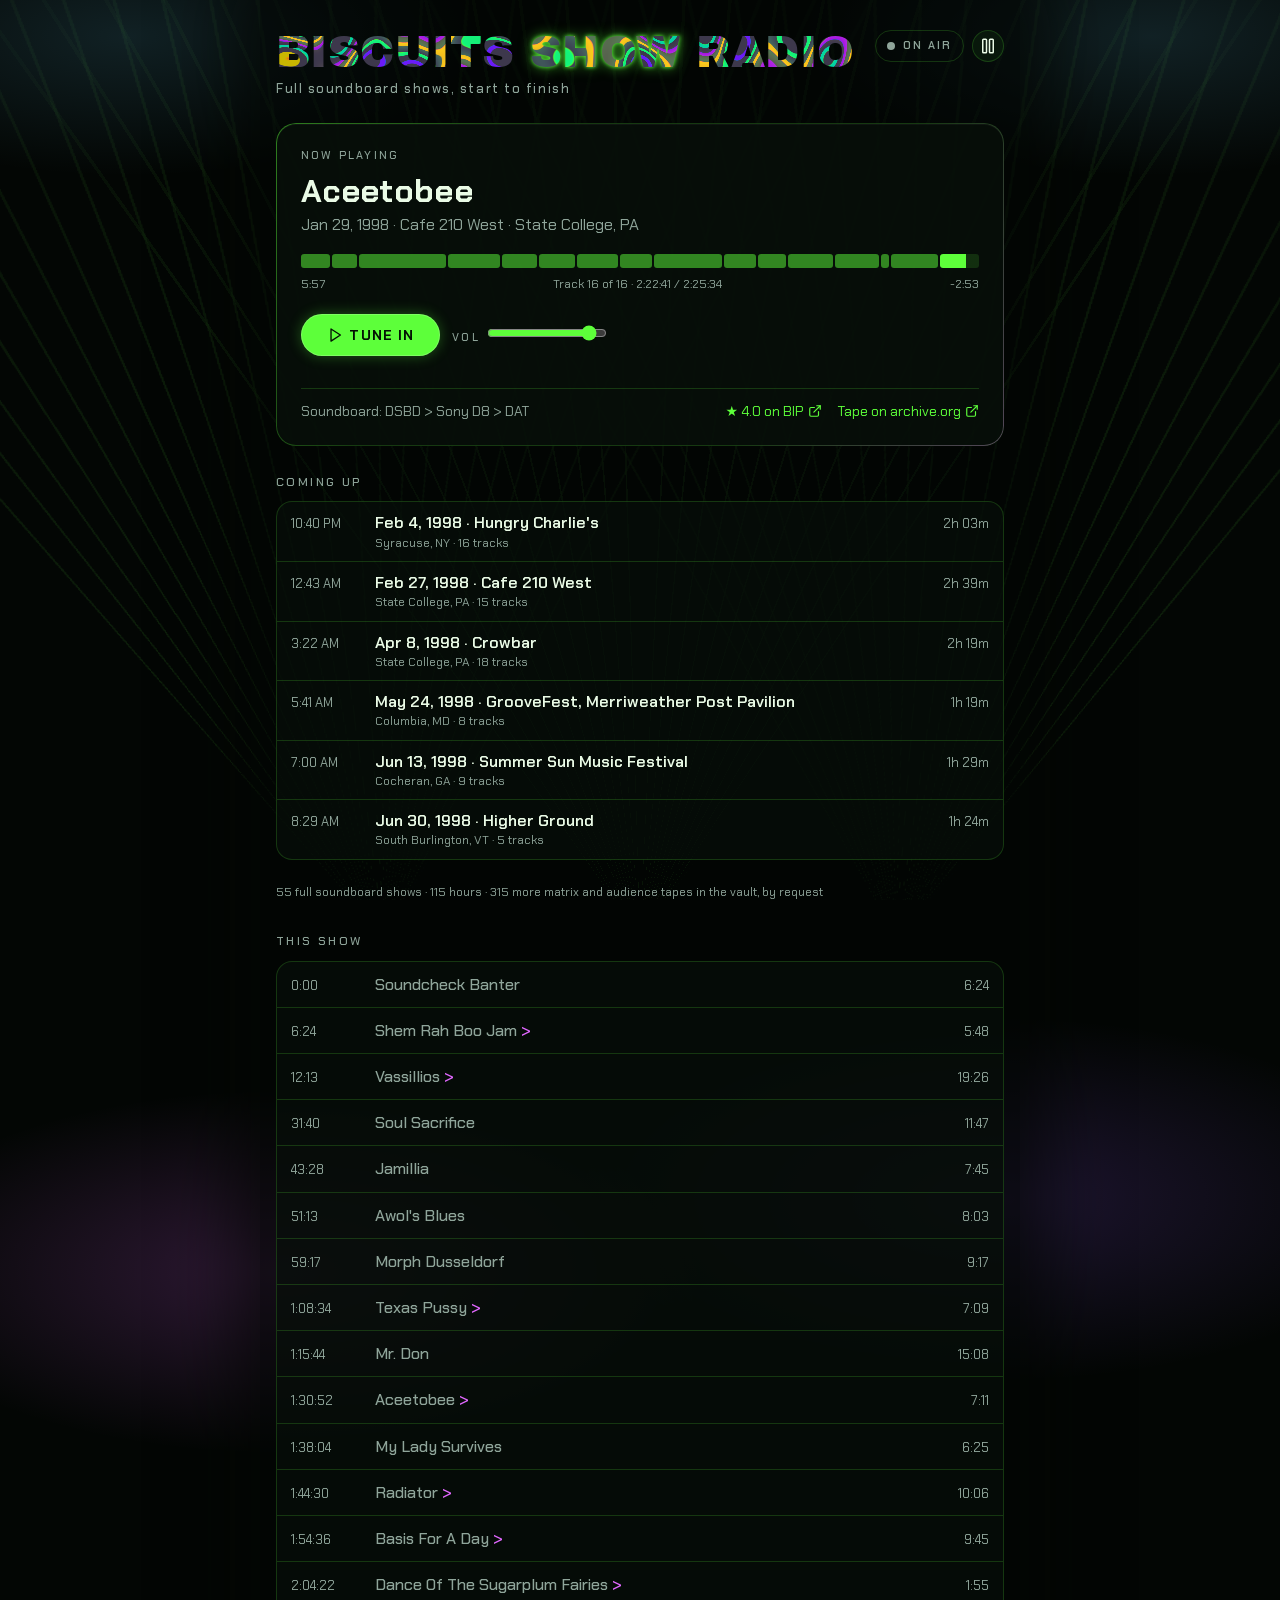
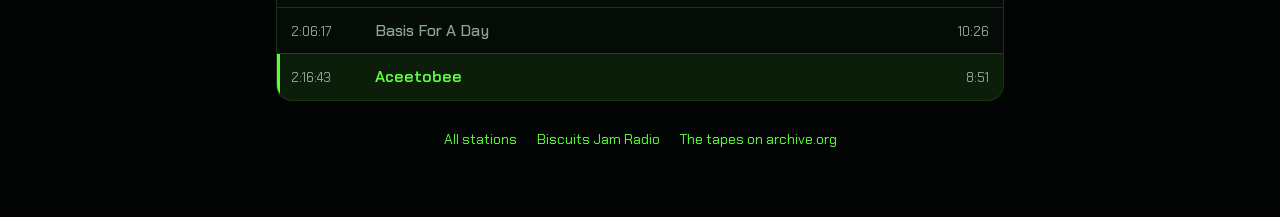
==== shows/index.html @ ac30be9d "The vault: 315 full audience and matrix tapes from 1998-2001, by request only Shows from 1998-2001 w" ====
<!doctype html>
<html lang="en">
<head>
<meta charset="utf-8">
<meta name="viewport" content="width=device-width, initial-scale=1">
<title>Biscuits Show Radio</title>
<meta name="description" content="Every full Disco Biscuits soundboard show on archive.org, start to finish, around the clock, and a vault of audience tapes by request. Everyone hears the same moment — react and comment as it plays.">
<meta name="theme-color" content="#030604">
<link rel="icon" href="/static/favicon.svg" type="image/svg+xml">
<link rel="apple-touch-icon" href="/static/apple-touch-icon.png">
<meta property="og:type" content="website">
<meta property="og:site_name" content="Biscuits Show Radio">
<meta property="og:title" content="Biscuits Show Radio">
<meta property="og:description" content="Every full Disco Biscuits soundboard show on archive.org, start to finish, around the clock.">
<meta property="og:url" content="https://shows.biscomusic.com/">
<meta name="twitter:card" content="summary">
<meta name="twitter:title" content="Biscuits Show Radio">
<meta name="twitter:description" content="Every full Disco Biscuits soundboard show on archive.org, start to finish, around the clock.">
<link rel="preload" href="/static/fonts/archivo-black-400.woff2" as="font" type="font/woff2" crossorigin>
<link rel="preload" href="/static/fonts/chakra-petch-400.woff2" as="font" type="font/woff2" crossorigin>
<link rel="stylesheet" href="/static/app.css">
<link rel="stylesheet" href="/static/shows.css">
<meta name="icons" content="/static/icons.svg">
</head>
<body>
<div class="lasers" aria-hidden="true"><i></i><i></i><i></i></div>
<main class="wrap">
  <header>
    <div class="brand">
      <h1 data-oil><a href="https://biscomusic.com/" data-local="/home.html" aria-label="Biscuits Show Radio, all stations">BISCUITS <span>SHOW</span> RADIO</a></h1>
      <p class="tagline">Full soundboard shows, start to finish</p>
    </div>
    <div class="hside">
      <div class="live" id="live"><i></i>ON AIR</div>
      <button class="ghost motion" id="motion" type="button" aria-pressed="false" aria-label="Pause animations"><svg class="i" aria-hidden="true"><use href="/static/icons.svg#pause"/></svg></button>
    </div>
  </header>

  <section class="now">
    <div class="label">Now playing<span class="count" id="listeners" hidden></span></div>
    <div class="song" id="song">Loading…</div>
    <div class="show" id="show"></div>
    <div class="showbar" id="bar" role="progressbar" aria-label="Show progress" aria-valuemin="0"></div>
    <!-- This track's flames and comments (only with the comments API; server.py has none) -->
    <div class="timeline" id="timeline" hidden>
      <div class="flames" id="flames"></div>
      <canvas class="heat" id="heat" aria-hidden="true"></canvas>
      <div class="avatars" id="avatars"></div>
      <div class="tcard" id="tcard" role="tooltip" hidden></div>
    </div>
    <div class="times"><span id="el">0:00</span><span id="where"></span><span id="rem"></span></div>
    <div class="controls">
      <button id="tune" aria-label="Tune in" aria-keyshortcuts="Space" disabled><svg class="i" aria-hidden="true"><use href="/static/icons.svg#play"/></svg><span>Tune in</span></button>
      <label class="label vol">Vol <input type="range" id="vol" min="0" max="1" step="0.01" value="0.9"></label>
      <button class="ghost fire" id="fire" hidden title="This part rules" aria-label="React with fire"><svg class="i" aria-hidden="true"><use href="/static/icons.svg#flame"/></svg></button>
      <button class="ghost" id="cbtn" hidden aria-label="Comment on this moment"><svg class="i" aria-hidden="true"><use href="/static/icons.svg#message-circle"/></svg><span class="wide">Comment</span></button>
      <div class="eq" id="eq"><b></b><b></b><b></b><b></b></div>
    </div>
    <div class="pops" id="pops" aria-live="polite"></div>
    <p class="status" id="status" role="status" hidden>archive.org isn’t sending this tape right now. Trying again…</p>
    <p class="about" id="about" hidden><span id="source"></span> <span class="links"><a id="bip" href="https://discobiscuits.net" target="_blank" rel="noopener"></a><a id="tape" href="https://archive.org/details/DiscoBiscuits" target="_blank" rel="noopener">Tape on archive.org <svg class="i" aria-hidden="true"><use href="/static/icons.svg#external-link"/></svg></a></span></p>
  </section>

  <form class="cform" id="cform" hidden>
    <div class="label" id="cat">Comment at 0:00</div>
    <input id="cnick" maxlength="24" aria-label="Nickname (optional)" placeholder="Nickname (optional)" autocomplete="nickname">
    <textarea id="cbody" maxlength="280" aria-label="Your comment" placeholder="What's happening in the show?" required></textarea>
    <div id="ts"></div>
    <div class="row">
      <button type="submit" id="cpost">Post</button>
      <button type="button" class="stop" id="ccancel">Cancel</button>
      <span class="msg" id="cmsg"></span>
      <span class="count" id="ccount">0/280</span>
    </div>
  </form>

  <section id="talk" aria-labelledby="ktitle" hidden>
    <h2 id="ktitle">Moments in this track</h2>
    <ol class="cl" id="clist"></ol>
  </section>

  <!-- Up next: with voting, the next slot's contenders (vote rows) and then the schedule; without, the clock's next shows -->
  <section class="upnext" id="vote" aria-labelledby="ntitle">
    <h2 class="split"><span id="ntitle">Coming up</span><span class="vclose" id="vclose" hidden></span></h2>
    <div class="ubox">
      <ol class="vlist" id="vtop" hidden></ol>
      <p class="usub" id="nsub" hidden>Then, from the schedule</p>
      <ol class="shows" id="next"></ol>
    </div>
    <button class="ghost vall" id="vreq" aria-haspopup="dialog" hidden><svg class="i" aria-hidden="true"><use href="/static/icons.svg#search"/></svg><span>Request a show</span></button>
    <p class="note" id="count"></p>
  </section>

  <section aria-labelledby="ttitle">
    <h2 id="ttitle">This show</h2>
    <p class="setlist" id="setlist" hidden></p>
    <ol class="tracks" id="tracks"></ol>
  </section>

  <dialog class="sheet" id="sheet" aria-labelledby="stitle">
    <div class="sheet-head">
      <h2 id="stitle">Request a show</h2>
      <span class="vclose" id="sclock"></span>
      <button class="ghost iconbtn" id="sclose" aria-label="Close"><svg class="i" aria-hidden="true"><use href="/static/icons.svg#x"/></svg></button>
    </div>
    <label class="search"><svg class="i" aria-hidden="true"><use href="/static/icons.svg#search"/></svg><input id="sq" type="search" placeholder="Search venues, cities, dates, songs" aria-label="Search the shows" autocomplete="off" spellcheck="false"></label>
    <div class="chips" role="radiogroup" aria-label="Order">
      <button class="chipbtn" role="radio" aria-checked="true" data-f="all">Oldest first</button>
      <button class="chipbtn" role="radio" aria-checked="false" data-f="rated"><svg class="i" aria-hidden="true"><use href="/static/icons.svg#trending-up"/></svg>Top rated</button>
      <button class="chipbtn" role="radio" aria-checked="false" data-f="long"><svg class="i" aria-hidden="true"><use href="/static/icons.svg#clock"/></svg>Longest</button>
      <button class="chipbtn" role="radio" aria-checked="false" data-f="vault" title="Full matrix and audience tapes of shows with no soundboard. They play only when requested."><svg class="i" aria-hidden="true"><use href="/static/icons.svg#gem"/></svg>The vault</button>
    </div>
    <div class="sheet-body">
      <p class="scount" id="scount" aria-live="polite"></p>
      <ol class="vlist" id="slist"></ol>
      <button class="ghost vall" id="smore" hidden>Show more</button>
    </div>
  </dialog>

  <nav class="foot" aria-label="More">
    <a href="https://biscomusic.com/" data-local="/home.html">All stations</a>
    <a href="https://jams.biscomusic.com/" data-local="/">Biscuits Jam Radio</a>
    <a href="https://archive.org/details/DiscoBiscuits" target="_blank" rel="noopener">The tapes on archive.org</a>
  </nav>
</main>

<div class="toast" id="toast" role="status" hidden></div>
<audio id="a" preload="auto"></audio>
<audio id="b" preload="auto"></audio>
<script src="/static/icon.js"></script>
<script src="/static/station.js"></script>
<script src="/static/a11y.js"></script>
<script src="/static/oil.js"></script>
<script src="/static/shows.js"></script>
</body>
</html>
---- static/app.css ----
/* Biscuits Jam Radio: the radio page (index.html) and the panels that open over it (static/<route>.js)
   "Laser show" theme: palette sampled from a Disco Biscuits laser photo.
   Fonts: Archivo Black (logo) + Chakra Petch (everything else), self-hosted, SIL OFL (see fonts/). */

@font-face{font-family:'Chakra Petch';font-style:normal;font-weight:400;font-display:swap;src:url(fonts/chakra-petch-400.woff2) format('woff2')}
@font-face{font-family:'Chakra Petch';font-style:normal;font-weight:500;font-display:swap;src:url(fonts/chakra-petch-500.woff2) format('woff2')}
@font-face{font-family:'Chakra Petch';font-style:normal;font-weight:600;font-display:swap;src:url(fonts/chakra-petch-600.woff2) format('woff2')}
@font-face{font-family:'Chakra Petch';font-style:normal;font-weight:700;font-display:swap;src:url(fonts/chakra-petch-700.woff2) format('woff2')}
@font-face{font-family:'Archivo Black';font-style:normal;font-weight:400;font-display:swap;src:url(fonts/archivo-black-400.woff2) format('woff2')}

:root{
  --bg:#030604; --card:rgba(8,16,10,.84); --card-solid:#08100a; --line:rgba(93,255,58,.18); --text:#eafbe6; --dim:#8fa59a;
  --accent:#5dff3a; --accent-deep:#1f7a12;          /* laser green */
  --accent2:#e268ff; --violet:#9b5cff;              /* stage haze */
  --ice:#6fd6ff;                                    /* chandeliers */
  --live:#ff4d8d;
  --font:'Chakra Petch',system-ui,-apple-system,'Segoe UI',sans-serif;
  --logo:'Archivo Black','Chakra Petch',sans-serif;
}
*{box-sizing:border-box}
html{background:var(--bg)}
body{margin:0;color:var(--text);font:16px/1.45 var(--font);min-height:100vh;overflow-x:hidden;
  background:
    radial-gradient(600px 260px at 22% 70%,rgba(226,104,255,.20),transparent 70%),
    radial-gradient(600px 260px at 78% 66%,rgba(155,92,255,.18),transparent 70%),
    radial-gradient(500px 200px at 10% 2%,rgba(111,214,255,.13),transparent 70%),
    radial-gradient(500px 200px at 90% 2%,rgba(111,214,255,.13),transparent 70%),
    var(--bg)}

/* Laser fans from emitters along the "stage" at the bottom of the screen; faint, so they stay behind the music */
.lasers{position:fixed;inset:0;pointer-events:none;z-index:0;mix-blend-mode:screen;opacity:.18;overflow:hidden}
.lasers i{position:absolute;bottom:-4%;width:160vmax;height:110vmax;left:var(--x);transform:translateX(-50%) rotate(var(--r,0deg));transform-origin:50% 100%;will-change:transform;
  background:repeating-conic-gradient(from 0deg at 50% 100%,transparent 0deg 2.6deg,var(--c,rgba(93,255,58,.8)) 2.6deg 2.8deg);
  clip-path:polygon(50% 100%,0 0,100% 0);
  -webkit-mask-image:radial-gradient(ellipse 55% 100% at 50% 100%,#000 0%,rgba(0,0,0,.55) 45%,transparent 95%);
  mask-image:radial-gradient(ellipse 55% 100% at 50% 100%,#000 0%,rgba(0,0,0,.55) 45%,transparent 95%);
  animation:sweep 14s ease-in-out infinite alternate}
.lasers i:nth-child(1){--x:30%;--r:-6deg;animation-delay:-3s}
.lasers i:nth-child(2){--x:50%;--c:rgba(93,255,58,.9)}
.lasers i:nth-child(3){--x:70%;--r:6deg;animation-delay:-8s}
@keyframes sweep{to{transform:translateX(-50%) rotate(calc(var(--r,0deg) + 5deg))}}

.wrap{position:relative;z-index:1;max-width:760px;margin:0 auto;padding:30px 16px 64px}
/* A dark veil over the lasers behind the content, so text that isn't on a card (headings, the tagline,
   links) keeps 4.5:1 contrast when a beam passes behind it (WCAG 1.4.3). */
.wrap::before{content:"";position:absolute;inset:0;z-index:-1;pointer-events:none;background:rgba(3,6,4,.6);
  box-shadow:0 0 60px 30px rgba(3,6,4,.6)}
header{display:flex;align-items:flex-start;justify-content:space-between;gap:12px;margin-bottom:24px}
/* Right of the name: the ON AIR pill, and the pause-animations button beside it (under it on phones,
   leaving the name more room) */
.hside{display:flex;align-items:center;gap:8px;flex:none}
@media(max-width:480px){.hside{flex-direction:column;align-items:flex-end}}
.hside .motion{width:32px;height:32px;padding:0;border-radius:50%}
/* Heavy letters, as big as fit on one line beside the pill: "BISCUITS JAM RADIO" is 12.1em wide
   in Archivo Black, so 100cqw / 12.25 of the brand box. The rem floor makes it grow with text zoom
   (WCAG 1.4.4), wrapping when it no longer fits. static/oil.js fills the letters with moving oil.
   Browsers without container units get the older two-line size. */
.brand{flex:1;min-width:0;container-type:inline-size}
h1{font:400 clamp(40px,10vw,68px)/1 var(--logo);letter-spacing:.01em;margin:0}
@supports (width:1cqw){h1{font-size:max(.875rem,min(68px,100cqw / 12.25))}}
h1 span{color:var(--accent);text-shadow:0 0 4px var(--accent),0 0 14px rgba(93,255,58,.6)}
/* The name links back to the station picker (biscomusic.com); it keeps the heading's look */
h1 a{color:inherit;text-decoration:none}
.tagline{margin:6px 0 0;font-size:13px;font-weight:500;letter-spacing:.12em;color:var(--dim)}
.live{display:inline-flex;align-items:center;gap:8px;font-size:11px;font-weight:600;letter-spacing:.18em;color:var(--dim);border:1px solid var(--line);padding:7px 11px;border-radius:999px;white-space:nowrap}
.live i{width:8px;height:8px;border-radius:50%;background:var(--dim)}
.live.on{color:var(--live);border-color:rgba(255,77,141,.45);box-shadow:0 0 16px rgba(255,77,141,.25) inset}
.live.on i{background:var(--live);box-shadow:0 0 10px var(--live);animation:pulse 1.4s infinite}
@keyframes pulse{50%{opacity:.25}}

/* Cards: dark glass with a faint green-to-magenta edge */
.now,.moment,.cform{position:relative;background:var(--card);border:1px solid var(--line);border-radius:20px}
.now{padding:24px;box-shadow:inset 0 1px 0 rgba(255,255,255,.04)}
.now::before,.moment::before{content:"";position:absolute;inset:-1px;border-radius:inherit;padding:1px;pointer-events:none;opacity:.5;
  background:linear-gradient(120deg,rgba(93,255,58,.7),transparent 30%,transparent 70%,rgba(226,104,255,.6));
  -webkit-mask:linear-gradient(#000 0 0) content-box,linear-gradient(#000 0 0);-webkit-mask-composite:xor;mask-composite:exclude}
.label{font-size:11px;font-weight:500;letter-spacing:.2em;text-transform:uppercase;color:var(--dim)}
.count{color:var(--accent);margin-left:6px}
.count::before{content:"· ";color:var(--dim)}
.song{font-size:32px;font-weight:700;letter-spacing:.01em;margin:10px 0 4px;line-height:1.1}
/* static/oil.js paints [data-oil] letters on a canvas over them; the text itself stays for layout and selection */
.oil,.oil *{color:transparent}
.oil::selection,.oil *::selection{color:transparent;background:rgba(93,255,58,.3)}
.oil-canvas{position:absolute;pointer-events:none}
.jam{color:var(--accent2);font-weight:600}
.show{color:var(--dim)}

.times{display:flex;justify-content:space-between;font-size:12px;color:var(--dim);font-variant-numeric:tabular-nums}

.controls{display:flex;align-items:center;gap:12px;margin-top:20px;flex-wrap:wrap}
button{font:700 14px var(--font);letter-spacing:.08em;text-transform:uppercase;border:0;border-radius:999px;padding:12px 26px;cursor:pointer;color:#031203;
  background:var(--accent);box-shadow:inset 0 0 0 1px rgba(255,255,255,.2),0 0 14px rgba(93,255,58,.3)}
button.stop{background:transparent;color:var(--accent);box-shadow:inset 0 0 0 1px var(--accent)}
button.ghost{background:rgba(93,255,58,.06);color:var(--text);box-shadow:none;border:1px solid var(--line);padding:10px 16px;font-weight:500;letter-spacing:.02em;text-transform:none}
button.ghost:hover{border-color:rgba(93,255,58,.5)}
button .wide{margin-left:.35em}
button.fire{padding:10px 14px;font-size:16px;position:relative;overflow:visible}
input[type=range]{accent-color:var(--accent);width:120px}
.eq{display:flex;gap:3px;align-items:flex-end;height:22px;margin-left:auto;opacity:0;transition:opacity .3s}
.eq.on{opacity:1}.eq b{width:4px;background:var(--accent);box-shadow:0 0 6px var(--accent);border-radius:2px;animation:eq 1s infinite ease-in-out}
.eq b:nth-child(2){animation-delay:-.4s}.eq b:nth-child(3){animation-delay:-.7s}.eq b:nth-child(4){animation-delay:-.2s}
@keyframes eq{0%,100%{height:4px}50%{height:22px}}

/* Comment pop-ups and the comment form */
.pops{margin-top:16px;display:flex;flex-direction:column;gap:6px;min-height:0}
.pop{background:rgba(226,104,255,.08);border:1px solid rgba(226,104,255,.35);border-radius:12px;padding:8px 12px;font-size:15px;animation:popin .35s ease-out}
.pop b,.cl b{color:var(--accent2);font-weight:600}
.pop small,.cl small{color:var(--dim);font-variant-numeric:tabular-nums;margin-right:6px}
@keyframes popin{from{opacity:0;transform:translateY(6px)}}
.cform{padding:16px;margin-top:16px;display:grid;gap:10px}
.cform input,.cform textarea{width:100%;background:rgba(0,0,0,.45);color:var(--text);border:1px solid var(--line);border-radius:10px;padding:10px 12px;font:inherit}
.cform input:focus,.cform textarea:focus{border-color:var(--accent);outline:none;box-shadow:0 0 0 1px var(--accent),0 0 16px rgba(93,255,58,.25)}
.cform textarea{min-height:72px;resize:vertical}
.cform .row{display:flex;gap:10px;align-items:center;flex-wrap:wrap}
.cform .msg{color:var(--live);font-size:13px}
.cform .count{color:var(--dim);font-size:12px;margin-left:auto}
.cform .count::before{content:none}

/* Lists */
h2{font-size:12px;font-weight:500;letter-spacing:.2em;text-transform:uppercase;color:var(--dim);margin:32px 0 10px}
h2.split{display:flex;justify-content:space-between;align-items:baseline;gap:12px}
h2.split a{color:var(--accent);text-decoration:none;letter-spacing:.04em;text-transform:none;font-size:13px}
ol{list-style:none;margin:0;padding:0;border:1px solid var(--line);border-radius:16px;overflow:hidden;background:rgba(8,16,10,.7)}
li{display:grid;grid-template-columns:72px 1fr auto;gap:12px;padding:11px 14px;border-top:1px solid var(--line);align-items:baseline}
li:first-child{border-top:0}
li .t{color:var(--dim);font-variant-numeric:tabular-nums;font-size:13px}
li .s{font-weight:600}
li .s small{color:var(--dim);display:block;font-size:12px;font-weight:400}
li .d{color:var(--dim);font-size:13px;font-variant-numeric:tabular-nums}
li .jam{color:var(--dim);font-weight:500}
/* Up next: a show's date and venue once, above its run of tracks */
#next li{padding-block:9px}
#next li.grp{display:block;padding:12px 14px 4px;font-size:12px;letter-spacing:.04em;color:var(--dim);background:rgba(0,0,0,.25)}
#next li.grp+li{border-top:0}
#next li.later{grid-template-columns:1fr auto}
.cl li{grid-template-columns:72px 1fr auto}
.cl li.past .t{color:var(--accent)}
.cl .s{font-weight:400}
.cl .empty{grid-column:1/-1;color:var(--dim);font-size:13px}
.cl .sh{background:none;box-shadow:none;border:0;padding:0 4px;font-size:14px;opacity:.5;cursor:pointer}
.cl .sh:hover{opacity:1}
.note{color:var(--dim);font-size:12px;margin-top:24px}

/* Shared-moment card */
.moment{padding:18px 20px;margin-bottom:16px;background:linear-gradient(135deg,rgba(40,18,60,.85),rgba(8,30,14,.85))}
.msong{font-size:21px;font-weight:700;margin:6px 0 2px}
.moment .pop{margin-top:12px;animation:none}
.moment .row{display:flex;align-items:center;gap:12px;margin-top:14px;flex-wrap:wrap}
.mwhen{font-weight:600;color:var(--accent);font-variant-numeric:tabular-nums;margin-right:auto}
.mwhen.now{color:var(--live)}
.moment button.stop{padding:8px 16px;font-size:12px}

.toast{position:fixed;left:50%;bottom:24px;transform:translateX(-50%);background:var(--card-solid);border:1px solid var(--accent);color:var(--text);padding:10px 18px;border-radius:999px;font-size:14px;z-index:20;box-shadow:0 0 24px rgba(93,255,58,.35);animation:popin .25s ease-out}
.flame{position:fixed;pointer-events:none;font-size:22px;animation:rise 1.1s ease-out forwards;z-index:10}
@keyframes rise{to{transform:translate(var(--dx),-90px) scale(1.4);opacity:0}}

[hidden]{display:none!important}
/* Text for screen readers only */
.sr{position:absolute;width:1px;height:1px;margin:-1px;padding:0;border:0;overflow:hidden;clip-path:inset(50%);white-space:nowrap}
:focus-visible{outline:2px solid var(--accent);outline-offset:2px}
/* Busy buttons stay focusable (aria-disabled), so keyboard focus isn't lost while a request runs */
button[aria-disabled="true"]{opacity:.6;cursor:progress}
@media(max-width:480px){
  .song{font-size:26px}li{grid-template-columns:60px 1fr auto}
  .vol,.eq,.wide{display:none}.controls{gap:10px}button{padding:12px 20px}button.ghost{padding:10px 14px}
}
/* Decorative motion stops when animations are paused (static/a11y.js) or, until someone chooses, when the
   system asks for reduced motion */
html.still *,html.still *::before,html.still *::after{animation:none!important;transition:none!important}
@media(prefers-reduced-motion:reduce){html:not(.moving) *,html:not(.moving) *::before,html:not(.moving) *::after{animation:none!important;transition:none!important}}

/* Up next: the ballot rows (with voting) and the list after them share one box */
.upnext h2{margin-top:28px}
.vclose{color:var(--accent);letter-spacing:.06em;text-transform:none;font-size:13px;font-variant-numeric:tabular-nums}
.upnext.closed .vclose{color:var(--accent2)}
.ubox{border:1px solid var(--line);border-radius:16px;overflow:hidden;background:rgba(8,16,10,.7)}
.ubox ol{border:0;border-radius:0;background:none}
.ubox ol+.usub{border-top:1px solid var(--line)}
#pbody:focus{outline:none}   /* focused when a panel opens, so Space reaches the player; not a control */
.usub{margin:0;padding:10px 14px 0;font-size:11px;font-weight:500;letter-spacing:.16em;text-transform:uppercase;color:var(--dim);background:rgba(0,0,0,.25)}
.usub+ol li:first-child.grp{padding-top:6px}
.vlist li{grid-template-columns:1fr 92px auto;align-items:center;gap:12px}
.vlist .s{font-weight:600}
.vlist .meter{display:flex;align-items:center;gap:6px;height:22px}
.vlist .meter i{display:block;height:6px;border-radius:3px;background:linear-gradient(90deg,var(--accent-deep),var(--accent));box-shadow:0 0 8px rgba(93,255,58,.5);transition:width .4s}
.vlist .meter b{font-size:13px;color:var(--text);font-variant-numeric:tabular-nums;min-width:1.5em}
.vlist li.lead .meter i{background:linear-gradient(90deg,var(--violet),var(--accent2));box-shadow:0 0 10px rgba(226,104,255,.6)}
.vlist li.mine{background:linear-gradient(90deg,rgba(93,255,58,.12),transparent)}
.vlist li.blocked .s{opacity:.55}
.vbtn{min-width:96px;min-height:44px;padding:8px 14px;font-size:13px}
li.mine .vbtn{border-color:var(--accent);color:var(--accent)}
.vbtn:disabled{opacity:.6;cursor:default}
.vlist li.top{background:linear-gradient(90deg,rgba(226,104,255,.10),transparent)}
.vall{margin-top:10px;width:100%;min-height:44px}
a.nom{display:inline-flex;align-items:center;justify-content:center;gap:.45em;padding:10px 16px;border-radius:999px;font:500 14px var(--font);letter-spacing:.02em;
  color:var(--text);text-decoration:none;background:rgba(226,104,255,.08);border:1px solid rgba(226,104,255,.45)}
a.nom:hover{border-color:var(--accent2);box-shadow:0 0 16px rgba(226,104,255,.3)}
a.nom .i{width:18px;height:18px;color:var(--accent2)}
.snom{color:var(--dim);font-size:13px;margin:14px 0 0;text-align:center}
.snom a{color:var(--accent2);text-decoration:none;display:inline-flex;align-items:center;gap:4px}
.snom a:hover{text-decoration:underline}
.snom .i{width:14px;height:14px}
#vcat h3{font-size:12px;font-weight:500;letter-spacing:.14em;text-transform:uppercase;color:var(--accent);margin:18px 0 8px}

@media(max-width:480px){.vlist li{grid-template-columns:1fr auto;grid-template-areas:"s b" "m b"}.vlist .s{grid-area:s}.vlist .meter{grid-area:m;height:14px}.vlist .vbtn{grid-area:b;min-width:84px}}

/* Icons (Lucide sprite, static/icons.svg) and chips */
.i{width:1.15em;height:1.15em;flex:none;vertical-align:-.2em}
button,.chip,.toast,.mwhen,h2.split a{display:inline-flex;align-items:center;gap:.45em}
button{justify-content:center}
button.fire .i{width:20px;height:20px;color:#ff9d3a;filter:drop-shadow(0 0 6px rgba(255,140,40,.55))}
button.ghost .i{width:18px;height:18px}
.cl .sh .i{width:15px;height:15px}
.chip{font-size:11px;font-weight:600;letter-spacing:.06em;text-transform:uppercase;line-height:1;padding:4px 8px;border-radius:999px;
  color:var(--accent);border:1px solid rgba(93,255,58,.35);background:rgba(93,255,58,.07);vertical-align:1px;white-space:nowrap}
.chip .i{width:12px;height:12px}
.chip.hot{color:var(--accent2);border-color:rgba(226,104,255,.45);background:rgba(226,104,255,.08)}
li .d .i{color:var(--accent2);width:18px;height:18px}
.flame .i{width:26px;height:26px;color:#ff9d3a;filter:drop-shadow(0 0 8px rgba(255,140,40,.8))}
.mwhen .i,.toast .i{width:16px;height:16px;color:var(--accent)}
.stats{display:flex;gap:6px;margin-top:6px}

.chipbtn{min-height:44px;padding:8px 14px;border-radius:999px;font:500 13px var(--font);letter-spacing:.02em;text-transform:none;
  color:var(--text);background:rgba(93,255,58,.06);border:1px solid var(--line);box-shadow:none}
.chipbtn:hover{border-color:rgba(93,255,58,.55)}
.chipbtn .i{width:15px;height:15px;color:var(--accent)}
.chipbtn[aria-checked="true"]{color:#031203;background:var(--accent);border-color:var(--accent);box-shadow:0 0 16px rgba(93,255,58,.45)}
.chipbtn[aria-checked="true"] .i{color:#031203}
.linkbtn{all:unset;cursor:pointer;color:var(--accent);text-decoration:underline;text-underline-offset:3px}
.linkbtn:focus-visible{outline:2px solid var(--accent);outline-offset:2px}

/* Request sheet: centred panel on desktop, bottom sheet on phones */
dialog.sheet{padding:0;border:1px solid var(--line);border-radius:22px;background:var(--card-solid);color:var(--text);
  width:min(680px,calc(100% - 32px));max-width:none;max-height:min(84vh,820px);overflow:hidden;
  box-shadow:0 0 0 1px rgba(93,255,58,.08),0 30px 120px -20px rgba(93,255,58,.35)}
dialog.sheet[open]{display:flex;flex-direction:column;animation:sheetin .22s ease-out}
dialog.sheet::backdrop{background:rgba(1,3,2,.72);backdrop-filter:blur(3px)}
@keyframes sheetin{from{opacity:0;transform:translateY(16px)}}
.sheet-head{display:flex;align-items:center;gap:12px;padding:18px 18px 6px}
.sheet-head h2{margin:0;font-size:13px;color:var(--text)}
.sheet-head .vclose{margin-left:auto}
.iconbtn{width:44px;height:44px;padding:0;border-radius:50%}
.search{display:flex;align-items:center;gap:10px;margin:8px 18px 4px;padding:0 14px;border:1px solid var(--line);border-radius:14px;background:rgba(0,0,0,.45)}
.search:focus-within{border-color:var(--accent);box-shadow:0 0 0 1px var(--accent),0 0 18px rgba(93,255,58,.25)}
.search .i{color:var(--dim)}
.search input{flex:1;min-width:0;min-height:46px;border:0;outline:none;background:transparent;color:var(--text);font:16px var(--font)}
.search input::placeholder{color:var(--dim)}
.chips{display:flex;gap:8px;padding:10px 18px 12px;overflow-x:auto;scrollbar-width:none;flex:none}
.chips::-webkit-scrollbar{display:none}
.chips .chipbtn{flex:none}
.sheet-body{overflow-y:auto;padding:0 18px 18px;overscroll-behavior:contain}
.scount{color:var(--dim);font-size:13px;margin:4px 0 10px}
.sheet .toast{position:sticky;bottom:12px;left:auto;transform:none;margin:0 auto 12px;width:max-content;max-width:calc(100% - 36px)}
@media(max-width:480px){
  dialog.sheet{width:100%;max-height:86vh;margin:auto 0 0;border-radius:22px 22px 0 0;border-bottom:0}
  dialog.sheet[open]{animation:sheetup .25s ease-out}
  dialog.sheet::before{content:"";display:block;width:40px;height:4px;border-radius:2px;background:var(--line);margin:10px auto 0;flex:none}
  .sheet-head{padding-top:10px}
  .sheet-head .vclose{font-size:12px}
}
@keyframes sheetup{from{transform:translateY(100%)}}

/* Timeline: waveform with flames above and comment avatars below (SoundCloud-style) */
.timeline{position:relative;margin:16px 0 6px}
.flames{position:relative;height:24px}
.wavebox{position:relative;height:64px}
#wave{display:block;width:100%;height:100%}
.avatars{position:relative;height:28px;margin-top:4px}
.fmark,.av{position:absolute;width:44px;height:44px;padding:0;margin:0;transform:translateX(-50%);
  background:none;border:0;box-shadow:none;border-radius:50%;color:inherit;letter-spacing:0;text-transform:none}
.fmark{top:-10px;flex-direction:column;gap:0;justify-content:flex-end;padding-bottom:6px}
.fmark .i{width:18px;height:18px;color:#ff9d3a;filter:drop-shadow(0 0 6px rgba(255,140,40,.7));opacity:.55}
.fmark b{position:absolute;top:2px;left:28px;font-size:10px;color:var(--text);opacity:.6}
.fmark.past .i,.fmark.past b,.fmark:hover .i,.fmark:focus-visible .i{opacity:1}
.av{top:-8px}
.face{display:inline-grid;place-items:center;width:22px;height:22px;border-radius:50%;flex:none;
  font:700 10px/1 var(--font);color:#031203;background:var(--c,#5dff3a);box-shadow:0 0 0 2px var(--card-solid),0 0 10px color-mix(in srgb,var(--c,#5dff3a) 60%,transparent)}
.av .face{opacity:.45;transition:opacity .3s,transform .2s}
.av.past .face{opacity:1}
.av:hover .face,.av:focus-visible .face{opacity:1;transform:scale(1.15)}
.av b{position:absolute;top:4px;right:4px;min-width:16px;height:16px;padding:0 4px;border-radius:8px;font-size:10px;line-height:16px;
  background:var(--accent2);color:#14051a;box-shadow:0 0 8px rgba(226,104,255,.6)}
.fmark:focus-visible,.av:focus-visible{outline:2px solid var(--accent);outline-offset:-6px}
.tcard{position:absolute;z-index:5;top:28px;width:min(280px,100%);background:var(--card-solid);border:1px solid var(--accent2);border-radius:14px;
  padding:10px 12px;box-shadow:0 12px 40px rgba(0,0,0,.6),0 0 24px rgba(226,104,255,.25);animation:popin .15s ease-out}
.tcard.above{top:auto;bottom:34px}
.trow{display:flex;gap:10px;align-items:flex-start}
.trow+.trow{margin-top:10px}
.trow b{font-weight:600;color:var(--accent2);margin-right:6px}
.trow small{color:var(--dim);font-variant-numeric:tabular-nums}
.trow p{margin:2px 0 0;font-size:14px;line-height:1.35;overflow-wrap:anywhere}
.trow .i.big{width:22px;height:22px;color:#ff9d3a}
.tcard .more{display:block;margin-top:8px;color:var(--dim)}
@media(max-width:480px){.wavebox{height:52px}}

/* The song behind the jam: one line, and a player for a song clip (playClip) */
.about{margin:16px 0 0;padding-top:12px;border-top:1px solid var(--line);display:flex;flex-wrap:wrap;justify-content:space-between;gap:4px 12px;font-size:14px;color:var(--dim)}
.about a{color:var(--accent);text-decoration:none;display:inline-flex;align-items:center;gap:4px}
.about a:hover{text-decoration:underline}
.about a .i{width:14px;height:14px}
.fhead{display:flex;align-items:center;justify-content:space-between;gap:12px;min-height:28px}
.frow{display:flex;flex-wrap:wrap;align-items:center;gap:10px;margin-top:12px}
.fbip{margin-left:auto;display:inline-flex;align-items:center;gap:4px;min-height:44px;color:var(--dim);font-size:13px;text-decoration:none}
.fbip:hover{color:var(--accent);text-decoration:underline}
.fbip .i{width:14px;height:14px}

/* Footer: the rest of the station */
.foot{display:flex;flex-wrap:wrap;justify-content:center;gap:6px 20px;margin-top:28px;font-size:14px}
.foot a{color:var(--accent);text-decoration:none;min-height:24px}
.foot a:hover{text-decoration:underline}
.kclip{margin-top:16px;padding:12px 16px 14px;border-radius:16px;border:1px solid rgba(226,104,255,.45);background:linear-gradient(135deg,rgba(226,104,255,.10),rgba(8,30,14,.4));animation:popin .25s ease-out}
.kclip .fhead .label{color:var(--accent2)}
.kclip .fhead .iconbtn{margin:-4px -8px -4px 0}
.ksong{font-size:20px;font-weight:700;line-height:1.2}
.kwhere{margin:2px 0 0;color:var(--dim);font-size:14px}
.kctl{display:flex;align-items:center;gap:12px;margin-top:10px}
.kctl .iconbtn{flex:none}
.kctl input[type=range]{flex:1;width:auto;min-width:0;accent-color:var(--accent2)}
.ktime{font-size:12px;color:var(--dim);font-variant-numeric:tabular-nums;white-space:nowrap}
.kclip .frow button.stop{padding:10px 18px;font-size:13px}
li .s small.hint{color:rgba(226,104,255,.85)}
.songchips{padding-top:0}

/* Offline banner (static/pwa.js) */
.offline{display:flex;align-items:center;gap:10px;margin:0 0 16px;padding:10px 14px;border-radius:12px;font-size:14px;
  color:var(--text);background:rgba(255,77,141,.10);border:1px solid rgba(255,77,141,.45)}
.offline .i{color:var(--live);width:18px;height:18px}

/* Panels (index.html, "Panels"): the dialog covers the viewport with the card in the middle and the player
   strip along the bottom, so the radio stays in reach. Install and Best moments are sheet-sized; Nominate
   and First time played (.wide) take nearly the whole screen. Phones get a bottom sheet over the strip. */
dialog.panel{position:fixed;inset:0;width:100%;height:100%;max-width:none;max-height:none;margin:0;padding:16px 0 0;border:0;
  background:none;color:var(--text);overflow:hidden}
dialog.panel[open]{display:flex;flex-direction:column;gap:16px}
dialog.panel::backdrop{background:rgba(1,3,2,.72);backdrop-filter:blur(3px)}
.pcard{display:flex;flex-direction:column;min-height:0;width:min(680px,calc(100% - 32px));max-height:820px;margin:auto;
  background:var(--card-solid);border:1px solid var(--line);border-radius:22px;overflow:hidden;
  box-shadow:0 0 0 1px rgba(93,255,58,.08),0 30px 120px -20px rgba(93,255,58,.25);animation:sheetin .22s ease-out}
.panel.wide .pcard{flex:1;width:min(1000px,calc(100% - 32px));max-height:none;margin:0 auto}
.pcard .sheet-head h2{font-size:14px}
.pcard .sheet-head .iconbtn{margin-left:auto}
.panel .sheet-body{flex:1;min-height:0}
.panel .intro{color:var(--dim);margin:4px 0 16px}
.panel .toast{bottom:88px}
.strip{flex:none;position:relative;background:rgba(8,16,10,.96);border-top:1px solid var(--line)}
.xbar{position:absolute;left:0;right:0;top:-1px;height:2px}
.xbar i{display:block;width:0;height:100%;background:var(--accent)}
.xin{max-width:1000px;margin:0 auto;padding:10px 16px calc(10px + env(safe-area-inset-bottom));display:flex;align-items:center;gap:12px}
.xnow{flex:1;min-width:0;display:flex;flex-direction:column}
.xsong{font-weight:600;white-space:nowrap;overflow:hidden;text-overflow:ellipsis}
.xnow small{color:var(--dim);font-size:12px;white-space:nowrap;overflow:hidden;text-overflow:ellipsis}
#xseek{flex:1 1 200px;min-width:0;width:auto;accent-color:var(--accent2)}
.strip button.stop{padding:10px 16px;font-size:12px}
@media(max-width:480px){
  dialog.panel,dialog.panel[open]{padding-top:12px;gap:0}
  .pcard,.panel.wide .pcard{width:100%;max-height:none;margin:auto 0 0;border-radius:22px 22px 0 0;border-bottom:0;animation:sheetup .25s ease-out}
  .panel.wide .pcard{margin-top:0}
  .strip .live{display:none}
  .xin{flex-wrap:wrap}
  #xseek{order:5;flex-basis:100%}
}

/* Best moments (static/best.js) */
.best li{grid-template-columns:44px 1fr auto;align-items:start;padding:14px}
.best .rank{font-size:22px;font-weight:700;color:var(--dim);font-variant-numeric:tabular-nums}
.best li:nth-child(-n+3) .rank{color:var(--accent)}
.best .s a{color:var(--text);text-decoration:none;font-weight:600}
.best .s a:hover{color:var(--accent)}
.best .stats{display:block;font-size:13px;color:var(--dim);margin-top:4px}
.best .quote{display:block;margin-top:8px;font-size:14px;font-weight:400;background:rgba(226,104,255,.08);border:1px solid rgba(226,104,255,.35);border-radius:10px;padding:6px 10px}
.best .quote b{color:var(--accent2);font-weight:600}
.best .when{font-size:12px;color:var(--accent);text-align:right;font-variant-numeric:tabular-nums;white-space:nowrap}
.best .when.now{color:var(--live)}
.best .when .vbtn{min-width:84px}
.best .empty{grid-column:1/-1;color:var(--dim);font-size:14px}
@media(max-width:480px){.best li{grid-template-columns:30px 1fr}.best .when{grid-column:2;text-align:left;margin-top:-4px}}

/* Nominate jams (static/nominate.js) */
.r-nominate .search{margin:0}
.r-nominate .chips{padding:12px 0;flex-wrap:wrap}
.r-nominate .scount{margin:2px 0 10px}
.r-nominate .offline{color:var(--accent2);font-size:13px;margin:0 0 10px}
.r-nominate .more{margin-top:10px;width:100%;min-height:44px}
.noms li{grid-template-columns:64px 1fr auto;align-items:center;padding:10px 14px}
.noms .s small{margin-top:2px}
.noms .s a{color:inherit;text-decoration:none}
.noms .up{flex-direction:column;gap:0;width:56px;min-height:52px;padding:4px 0;border-radius:14px;font-size:14px;font-variant-numeric:tabular-nums}
.noms .up .i{width:20px;height:20px}
.noms .up[aria-pressed="true"]{background:var(--accent);color:#031203;border-color:var(--accent)}
.noms .up:disabled{opacity:.5;cursor:default}
.noms .aired{font-size:10px;line-height:1.2;text-align:center;color:var(--accent2);letter-spacing:.06em;text-transform:uppercase}
.noms .meta{display:flex;flex-direction:column;align-items:flex-end;gap:4px;font-size:13px;color:var(--dim);font-variant-numeric:tabular-nums}
.noms .meta a{color:var(--accent);text-decoration:none;display:inline-flex;align-items:center;gap:4px;min-height:24px}
.noms .meta a .i{width:14px;height:14px}
.noms .meta a:hover{text-decoration:underline}
.noms .empty{grid-column:1/-1;color:var(--dim);font-size:14px}
.noms li.mine{background:linear-gradient(90deg,rgba(93,255,58,.10),transparent)}
@media(max-width:480px){.noms li{grid-template-columns:56px 1fr;gap:10px}.noms .meta{grid-column:2;flex-direction:row;justify-content:space-between;margin-top:-6px}}

/* Get the app (static/install.js) */
.r-install .chips{padding:0 0 16px;flex-wrap:wrap}
.r-install .done{color:var(--accent);margin:0 0 16px;display:flex;align-items:center;gap:10px}
.r-install .done .i{width:20px;height:20px}
.r-install .how h3{display:flex;align-items:center;gap:10px;font-size:15px;font-weight:600;margin:22px 0 10px}
.r-install .how h3 .you{font-size:10px;font-weight:600;letter-spacing:.12em;text-transform:uppercase;color:#031203;background:var(--accent);padding:3px 8px;border-radius:999px}
.r-install .how .tip{color:var(--dim);font-size:14px;margin:10px 0 0}
.r-install .how kbd{font:inherit;font-weight:600;color:var(--text);white-space:nowrap}
.steps{list-style:none;margin:0;padding:0;border:0;background:none;display:grid;gap:10px}
.steps li{display:flex;align-items:center;gap:14px;padding:12px 14px;border:1px solid var(--line);border-radius:14px;background:rgba(8,16,10,.7);grid-template-columns:none}
.steps .i{width:24px;height:24px;color:var(--accent);flex:none}

/* First time played (static/first-played.js): the panel and its song sheet (both .fp) */
.fp .status{color:var(--dim);font-size:15px}
.fp .status a,.fp .about a,.fp .facts a,.fp .rec a,.fp .by a{color:var(--accent);text-decoration:none}
.fp .status a:hover,.fp .about a:hover,.fp .facts a:hover,.fp .rec a:hover,.fp .by a:hover{text-decoration:underline}

/* Song kinds (tiles, histogram, chips) */
.fp .k-original{--k:var(--accent)}.fp .k-cover{--k:var(--ice)}.fp .k-improvisation{--k:var(--accent2)}.fp .k-mashup{--k:#ff9d3a}.fp .k-unknown{--k:var(--dim)}
.fp .sw{display:inline-block;width:10px;height:10px;border-radius:3px;background:var(--k);flex:none}

/* Filters */
.fp .search{margin:0}
.fp .fgroup{margin-top:14px}
.fp .fgroup>.label{display:block;margin-bottom:6px}
.fp .fchips{display:flex;flex-wrap:wrap;gap:8px}
.fp .chipbtn .n{color:var(--dim);font-weight:500;font-variant-numeric:tabular-nums}
.fp .chipbtn[aria-checked="true"] .n{color:#031203;opacity:.7}
.fp .chipbtn[aria-checked="true"] .sw{box-shadow:0 0 0 1px #031203}
.fp .frow{display:grid;grid-template-columns:minmax(0,1fr) 120px 120px;gap:10px;margin-top:14px}
.fp .field{display:flex;flex-direction:column;gap:6px;min-width:0}
.fp select{min-height:44px;width:100%;padding:0 12px;border-radius:12px;border:1px solid var(--line);background:rgba(0,0,0,.45);color:var(--text);font:16px var(--font)}
.fp select:focus{border-color:var(--accent);outline:none;box-shadow:0 0 0 1px var(--accent)}
.fp option{background:var(--card-solid);color:var(--text)}

/* Debuts per year: one stacked bar per year, coloured by kind; click a year or drag across for a range */
.fp .hist{display:grid;grid-template-columns:repeat(var(--n),minmax(0,1fr));gap:2px;margin-top:18px;touch-action:pan-y;user-select:none;-webkit-user-select:none}
.fp .yb{display:grid;grid-template-rows:14px 72px 16px;padding:0;margin:0;border:0;border-radius:4px;background:none;box-shadow:none;color:var(--dim);
  font:500 10px var(--font);letter-spacing:0;text-transform:none;min-width:0;cursor:pointer}
.fp .yb .yn{font-variant-numeric:tabular-nums;align-self:end;text-align:center}
.fp .yb .bw{display:flex;flex-direction:column;justify-content:flex-end;height:72px}
.fp .yb .bar{display:flex;flex-direction:column-reverse;min-height:0;border-radius:2px 2px 0 0;overflow:hidden;transition:opacity .15s}
.fp .yb .bar i{display:block;flex:1 1 0;min-height:1px;background:var(--k)}
.fp .yb .yl{font-size:11px;white-space:nowrap;align-self:end;text-align:center;overflow:visible}
.fp .yb:hover .bar{filter:brightness(1.35)}
.fp .yb.out .bar{opacity:.22}
.fp .yb.sel .yl{color:var(--accent)}
.fp .yb:focus-visible{outline-offset:0}
.fp .band{position:relative;height:20px;margin-top:4px;border-top:1px solid var(--line)}
.fp .band span{position:absolute;top:0;bottom:0;border-left:1px solid rgba(93,255,58,.35);font-size:11px;font-weight:600;letter-spacing:.12em;text-transform:uppercase;color:var(--dim);padding:3px 0 0 5px;white-space:nowrap}
.fp .band span.end{display:flex;justify-content:flex-end;padding:3px 0 0}
.fp .band span.gap{background:repeating-linear-gradient(135deg,rgba(143,165,154,.35) 0 2px,transparent 2px 5px);border-left:0;padding:0}
.fp .band small{font-weight:400;letter-spacing:.04em;text-transform:none}
.fp .hint{color:var(--dim);font-size:12px;margin:4px 0 0}

.fp .countrow{display:flex;align-items:center;gap:8px;flex-wrap:wrap;margin:18px 0 6px}
.fp .countrow .scount{margin:0 auto 0 0}
.fp .countrow button{min-height:40px;padding:8px 14px;font-size:13px}
.fp .legend{display:flex;flex-wrap:wrap;gap:4px 14px;font-size:12px;color:var(--dim);margin:0 0 6px}
.fp .legend span{display:inline-flex;align-items:center;gap:5px}
.fp .legend .i{width:14px;height:14px}

/* The timeline: a section per year, a tile per song */
.fp .yr h3{position:sticky;top:0;z-index:2;display:flex;align-items:baseline;gap:10px;margin:0;padding:14px 2px 8px;
  background:linear-gradient(var(--card-solid) 75%,transparent);font-size:22px;font-weight:700;font-variant-numeric:tabular-nums}
.fp .yr h3 .y{color:var(--accent)}
.fp .yr h3 .n{font-size:13px;font-weight:500;color:var(--dim)}
.fp .tiles{display:grid;grid-template-columns:repeat(auto-fill,minmax(168px,1fr));gap:6px}
.fp button.tile{display:flex;align-items:flex-start;justify-content:flex-start;gap:8px;width:100%;min-height:52px;padding:8px 10px 8px 12px;border-radius:12px;text-align:left;
  font:600 14px/1.25 var(--font);letter-spacing:0;text-transform:none;color:var(--text);background:rgba(8,16,10,.72);border:1px solid var(--line);
  box-shadow:inset 3px 0 0 var(--k)}
.fp button.tile:hover{border-color:rgba(93,255,58,.5);background:rgba(16,32,20,.85)}
.fp button.tile.playing{border-color:var(--accent)}
.fp .tile .tx{flex:1;min-width:0;display:flex;flex-direction:column}
.fp .tile .tt{overflow-wrap:anywhere}
.fp .tile small{color:var(--dim);font-size:12px;font-weight:400;white-space:nowrap;overflow:hidden;text-overflow:ellipsis;margin-top:2px}
.fp .tile .marks{display:flex;gap:4px;padding-top:2px}
.fp .tile .marks .i,.fp .legend .i{color:var(--accent)}
.fp .i.later{color:var(--dim)!important}
.fp .i.onair{color:var(--accent2)!important}
.fp .empty{color:var(--dim);padding:20px 0}

/* Song sheet */
.fp .sheet-head .label{display:inline-flex;align-items:center;gap:8px}
.fp .sheet-head .close{margin-left:auto}
.sheet.fp h2.song{font-size:28px;color:var(--text);letter-spacing:.01em;text-transform:none;margin:4px 0 2px}
.fp .by{color:var(--dim);margin:0 0 4px}
.fp .facts{display:grid;grid-template-columns:104px minmax(0,1fr);gap:8px 12px;margin:14px 0 4px;padding-top:14px;border-top:1px solid var(--line)}
.fp .facts dt{color:var(--dim);font-size:13px;padding-top:1px}
.fp .facts dd{margin:0}
.fp .facts small{color:var(--dim);font-size:13px}
.sheet.fp h3{font-size:11px;font-weight:500;letter-spacing:.2em;text-transform:uppercase;color:var(--dim);margin:20px 0 8px}
.fp .recs{display:grid;gap:10px}
.fp .rec{display:grid;gap:6px;padding:12px 14px;border-radius:14px;border:1px solid var(--line);background:rgba(0,0,0,.3)}
.fp .rec.on{border-color:rgba(93,255,58,.6)}
.fp .rec p{margin:0;font-size:14px}
.fp .rec .how,.fp .rec .track,.fp .note{color:var(--dim);font-size:13px}
.fp .rec .hear{justify-self:start;padding:10px 18px;font-size:13px;margin:2px 0 4px}
.fp .rec .hear.alt{background:transparent;color:var(--accent);box-shadow:inset 0 0 0 1px var(--accent)}
.fp .rec .track .i,.fp .links .i.ext{width:13px;height:13px}
.fp .prog{display:flex;align-items:center;gap:8px;font-size:12px;color:var(--dim);font-variant-numeric:tabular-nums}
.fp .prog input{flex:1;min-width:0;width:auto;margin:0;height:24px}
.fp .rec .prog{display:none}
.fp .rec.on .prog{display:flex}
.fp .tops{border:0;border-radius:0;background:none;overflow:visible}
.fp .tops .rec{grid-template-columns:none;align-items:normal;gap:6px;padding:12px 14px;border:1px solid var(--line)}
.fp .tops .rec.on{border-color:rgba(93,255,58,.6)}
.fp .top .label{display:flex;align-items:center;gap:10px;color:var(--accent);font-weight:600}
.fp .top .label .chip{letter-spacing:.06em}
.fp .rates{display:flex;flex-wrap:wrap;gap:2px 16px;color:var(--text)}
.fp .rates span{white-space:nowrap}
.fp .links{display:flex;flex-wrap:wrap;gap:10px;margin-top:18px}
.fp .links a{min-height:44px}
.fp a.bipl{display:inline-flex;align-items:center;gap:.45em;padding:10px 16px;border-radius:999px;font:500 14px var(--font);color:var(--text);text-decoration:none;
  background:rgba(93,255,58,.06);border:1px solid var(--line)}
.fp a.bipl:hover{border-color:rgba(93,255,58,.5)}
.fp a.bipl .i{color:var(--accent);width:16px;height:16px}
.fp .night{display:flex;flex-wrap:wrap;gap:6px}
.fp .night button{min-height:36px;padding:6px 12px;font:500 13px var(--font);letter-spacing:0;text-transform:none;color:var(--text);
  background:rgba(93,255,58,.06);border:1px solid var(--line);box-shadow:none;gap:6px}
.fp .night button:hover{border-color:rgba(93,255,58,.5)}

/* About */
.fp .about p{color:var(--dim);font-size:14px;margin:0 0 10px}
.fp .eras li{grid-template-columns:110px 1fr auto;align-items:baseline}
.fp .eras .d{white-space:nowrap}
@media(max-width:640px){
  .fp .yb .yn{visibility:hidden}
  .fp .yb:not(.l5) .yl{visibility:hidden}
  .fp .band small{display:none}
}
@media(max-width:480px){
  .fp .frow{grid-template-columns:1fr 1fr}
  .fp .frow .field:first-child{grid-column:1/-1}
  .sheet.fp h2.song{font-size:24px}
  .fp .facts{grid-template-columns:92px minmax(0,1fr)}
  .fp .tiles{grid-template-columns:repeat(auto-fill,minmax(150px,1fr))}
  .fp .eras li{grid-template-columns:1fr auto;grid-template-areas:"s d" "t t";row-gap:4px}
  .fp .eras .s{grid-area:s}.fp .eras .t{grid-area:t}.fp .eras .d{grid-area:d}
}
---- static/shows.css ----
/* Biscuits Show Radio (shows/index.html), on top of app.css */

/* "BISCUITS SHOW RADIO" is 13.15em wide in Archivo Black: as big as fits beside the pill (see app.css h1) */
@supports (width:1cqw){h1{font-size:max(.875rem,min(68px,100cqw / 13.3))}}

/* The show's timeline: one segment per track, as long as the track; played ones lit, the current one filling */
.showbar{display:flex;gap:2px;height:14px;margin:18px 0 8px}
.showbar i{flex:1 1 0;min-width:2px;border-radius:3px;background:rgba(93,255,58,.14)}
.showbar i.past{background:rgba(93,255,58,.5)}
.showbar i.cur{background:linear-gradient(90deg,var(--accent) calc(var(--p,0) * 100%),rgba(93,255,58,.14) 0)}
.times{gap:12px}
.times #where{text-align:center}

.status{margin:12px 0 0;font-size:13px;color:var(--live)}
.about .links{display:inline-flex;flex-wrap:wrap;gap:4px 16px}

/* This show's tracks: the time each starts into the show, the one on air marked */
.setlist{margin:0 0 10px;font-size:14px;color:var(--dim)}
.setlist b{color:var(--text);font-weight:600}
.tracks li.past .s{color:var(--dim);font-weight:500}
.tracks li.cur{background:rgba(93,255,58,.08);box-shadow:inset 3px 0 0 var(--accent)}
.tracks li.cur .s{color:var(--accent)}
.tracks .segue{color:var(--accent2)}
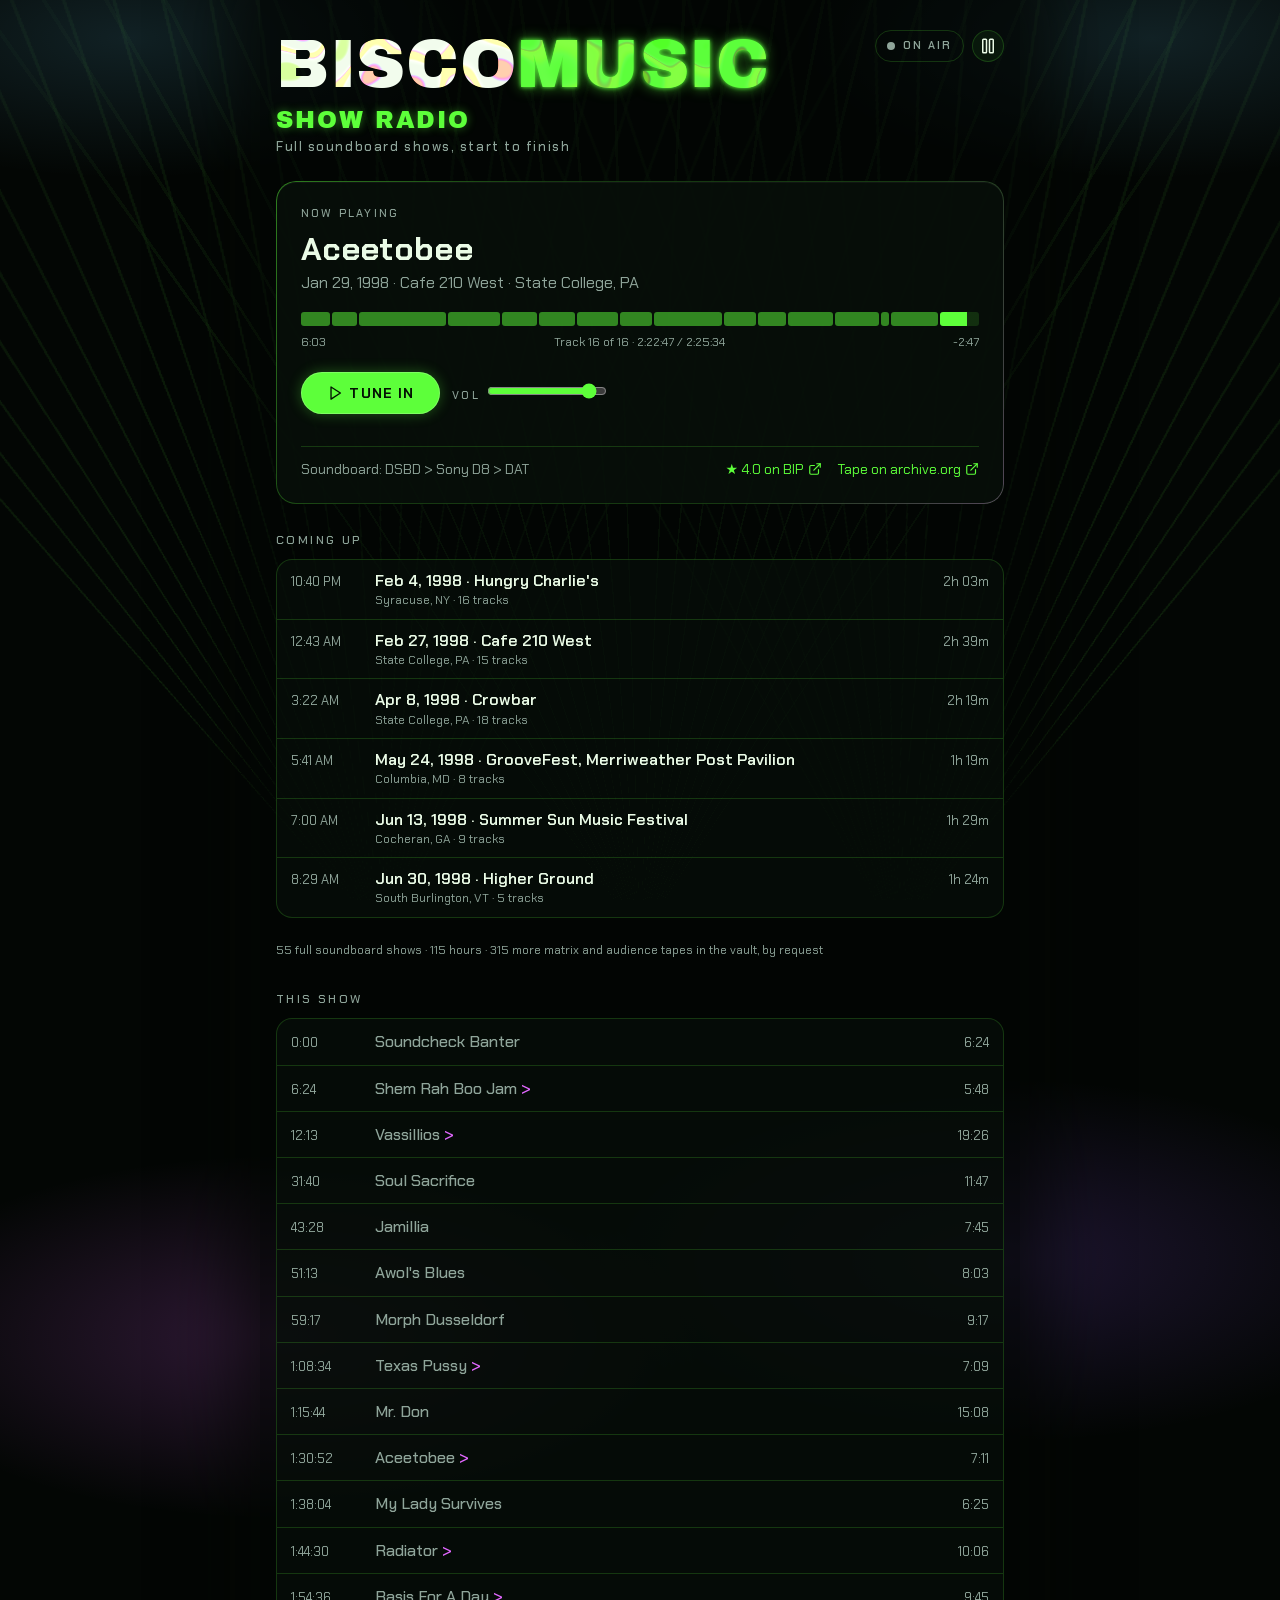
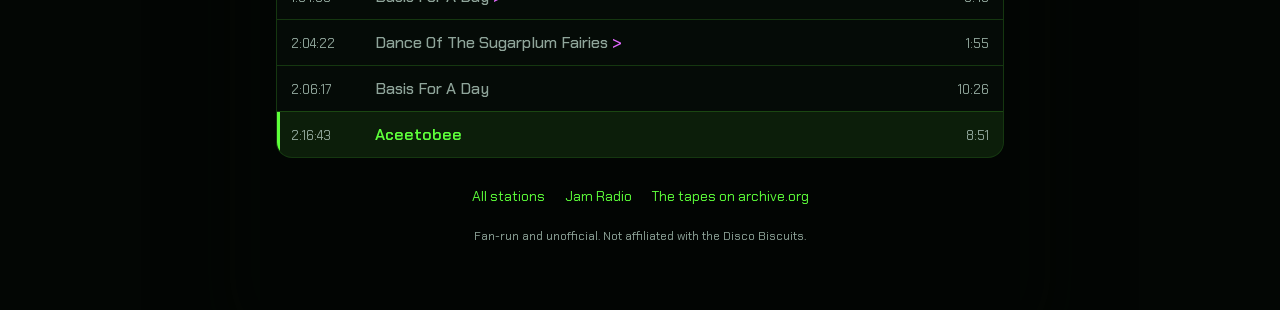
==== commit b4086fc8: "One brand: the biscomusic wordmark on every page, the station named under it The station pages led w" ====
--- a/shows/index.html
+++ b/shows/index.html
@@ -3,18 +3,18 @@
 <head>
 <meta charset="utf-8">
 <meta name="viewport" content="width=device-width, initial-scale=1">
-<title>Biscuits Show Radio</title>
+<title>Show Radio · biscomusic</title>
 <meta name="description" content="Every full Disco Biscuits soundboard show on archive.org, start to finish, around the clock, and a vault of audience tapes by request. Everyone hears the same moment — react and comment as it plays.">
 <meta name="theme-color" content="#030604">
 <link rel="icon" href="/static/favicon.svg" type="image/svg+xml">
 <link rel="apple-touch-icon" href="/static/apple-touch-icon.png">
 <meta property="og:type" content="website">
-<meta property="og:site_name" content="Biscuits Show Radio">
-<meta property="og:title" content="Biscuits Show Radio">
+<meta property="og:site_name" content="biscomusic">
+<meta property="og:title" content="Show Radio · biscomusic">
 <meta property="og:description" content="Every full Disco Biscuits soundboard show on archive.org, start to finish, around the clock.">
 <meta property="og:url" content="https://shows.biscomusic.com/">
 <meta name="twitter:card" content="summary">
-<meta name="twitter:title" content="Biscuits Show Radio">
+<meta name="twitter:title" content="Show Radio · biscomusic">
 <meta name="twitter:description" content="Every full Disco Biscuits soundboard show on archive.org, start to finish, around the clock.">
 <link rel="preload" href="/static/fonts/archivo-black-400.woff2" as="font" type="font/woff2" crossorigin>
 <link rel="preload" href="/static/fonts/chakra-petch-400.woff2" as="font" type="font/woff2" crossorigin>
@@ -27,7 +27,8 @@
 <main class="wrap">
   <header>
     <div class="brand">
-      <h1 data-oil><a href="https://biscomusic.com/" data-local="/home.html" aria-label="Biscuits Show Radio, all stations">BISCUITS <span>SHOW</span> RADIO</a></h1>
+      <h1 data-oil><a href="https://biscomusic.com/" data-local="/home.html" aria-label="biscomusic, all stations">BISCO<span>MUSIC</span></a></h1>
+      <p class="dial">SHOW RADIO</p>
       <p class="tagline">Full soundboard shows, start to finish</p>
     </div>
     <div class="hside">
@@ -119,9 +120,10 @@
 
   <nav class="foot" aria-label="More">
     <a href="https://biscomusic.com/" data-local="/home.html">All stations</a>
-    <a href="https://jams.biscomusic.com/" data-local="/">Biscuits Jam Radio</a>
+    <a href="https://jams.biscomusic.com/" data-local="/">Jam Radio</a>
     <a href="https://archive.org/details/DiscoBiscuits" target="_blank" rel="noopener">The tapes on archive.org</a>
   </nav>
+  <p class="fine">Fan-run and unofficial. Not affiliated with the Disco Biscuits.</p>
 </main>
 
 <div class="toast" id="toast" role="status" hidden></div>
--- a/static/app.css
+++ b/static/app.css
@@ -51,16 +51,17 @@
 .hside{display:flex;align-items:center;gap:8px;flex:none}
 @media(max-width:480px){.hside{flex-direction:column;align-items:flex-end}}
 .hside .motion{width:32px;height:32px;padding:0;border-radius:50%}
-/* Heavy letters, as big as fit on one line beside the pill: "BISCUITS JAM RADIO" is 12.1em wide
-   in Archivo Black, so 100cqw / 12.25 of the brand box. The rem floor makes it grow with text zoom
-   (WCAG 1.4.4), wrapping when it no longer fits. static/oil.js fills the letters with moving oil.
-   Browsers without container units get the older two-line size. */
+/* The biscomusic wordmark, the same on every page, as big as fits on one line beside the pill: "BISCOMUSIC"
+   is 7.3em wide in Archivo Black, so 100cqw / 7.4 of the brand box, up to 68px. The rem floor makes it grow
+   with text zoom (WCAG 1.4.4). static/oil.js fills the letters with moving oil. Under it, the station's
+   name (.dial) in solid green: it stays readable at any size, where the oil wouldn't. */
 .brand{flex:1;min-width:0;container-type:inline-size}
-h1{font:400 clamp(40px,10vw,68px)/1 var(--logo);letter-spacing:.01em;margin:0}
-@supports (width:1cqw){h1{font-size:max(.875rem,min(68px,100cqw / 12.25))}}
+h1{font:400 clamp(32px,8vw,68px)/1 var(--logo);letter-spacing:.01em;margin:0}
+@supports (width:1cqw){h1{font-size:max(.875rem,min(68px,100cqw / 7.4))}}
 h1 span{color:var(--accent);text-shadow:0 0 4px var(--accent),0 0 14px rgba(93,255,58,.6)}
 /* The name links back to the station picker (biscomusic.com); it keeps the heading's look */
 h1 a{color:inherit;text-decoration:none}
+.dial{margin:10px 0 0;font:400 clamp(18px,4.6vw,24px)/1 var(--logo);letter-spacing:.08em;color:var(--accent);text-shadow:0 0 10px rgba(93,255,58,.45)}
 .tagline{margin:6px 0 0;font-size:13px;font-weight:500;letter-spacing:.12em;color:var(--dim)}
 .live{display:inline-flex;align-items:center;gap:8px;font-size:11px;font-weight:600;letter-spacing:.18em;color:var(--dim);border:1px solid var(--line);padding:7px 11px;border-radius:999px;white-space:nowrap}
 .live i{width:8px;height:8px;border-radius:50%;background:var(--dim)}
@@ -308,6 +309,7 @@
 .foot{display:flex;flex-wrap:wrap;justify-content:center;gap:6px 20px;margin-top:28px;font-size:14px}
 .foot a{color:var(--accent);text-decoration:none;min-height:24px}
 .foot a:hover{text-decoration:underline}
+.fine{margin:18px 0 0;text-align:center;font-size:12px;color:var(--dim)}
 .kclip{margin-top:16px;padding:12px 16px 14px;border-radius:16px;border:1px solid rgba(226,104,255,.45);background:linear-gradient(135deg,rgba(226,104,255,.10),rgba(8,30,14,.4));animation:popin .25s ease-out}
 .kclip .fhead .label{color:var(--accent2)}
 .kclip .fhead .iconbtn{margin:-4px -8px -4px 0}
--- a/static/shows.css
+++ b/static/shows.css
@@ -1,7 +1,4 @@
-/* Biscuits Show Radio (shows/index.html), on top of app.css */
-
-/* "BISCUITS SHOW RADIO" is 13.15em wide in Archivo Black: as big as fits beside the pill (see app.css h1) */
-@supports (width:1cqw){h1{font-size:max(.875rem,min(68px,100cqw / 13.3))}}
+/* Show Radio (shows/index.html), on top of app.css */
 
 /* The show's timeline: one segment per track, as long as the track; played ones lit, the current one filling */
 .showbar{display:flex;gap:2px;height:14px;margin:18px 0 8px}
@@ -21,3 +18,12 @@
 .tracks li.cur{background:rgba(93,255,58,.08);box-shadow:inset 3px 0 0 var(--accent)}
 .tracks li.cur .s{color:var(--accent)}
 .tracks .segue{color:var(--accent2)}
+
+/* Flames on the show timeline: each track's segment glows with its share of the show's flames (--h, 0 to 1) */
+.showbar i{box-shadow:inset 0 -3px 0 rgba(226,104,255,var(--h,0)),0 0 calc(var(--h,0) * 10px) rgba(226,104,255,calc(var(--h,0) * .6))}
+.tracks .hot{display:inline-flex;align-items:center;gap:2px;margin-left:8px;color:#ff9d3a;font-size:12px;font-weight:500;font-variant-numeric:tabular-nums}
+.tracks .hot .i{width:13px;height:13px}
+
+/* This track's timeline (with the comments API): flames above, bars rising where listeners lit it up, comment faces below */
+.timeline{margin:16px 0 2px}
+.timeline .heat{display:block;width:100%;height:28px}
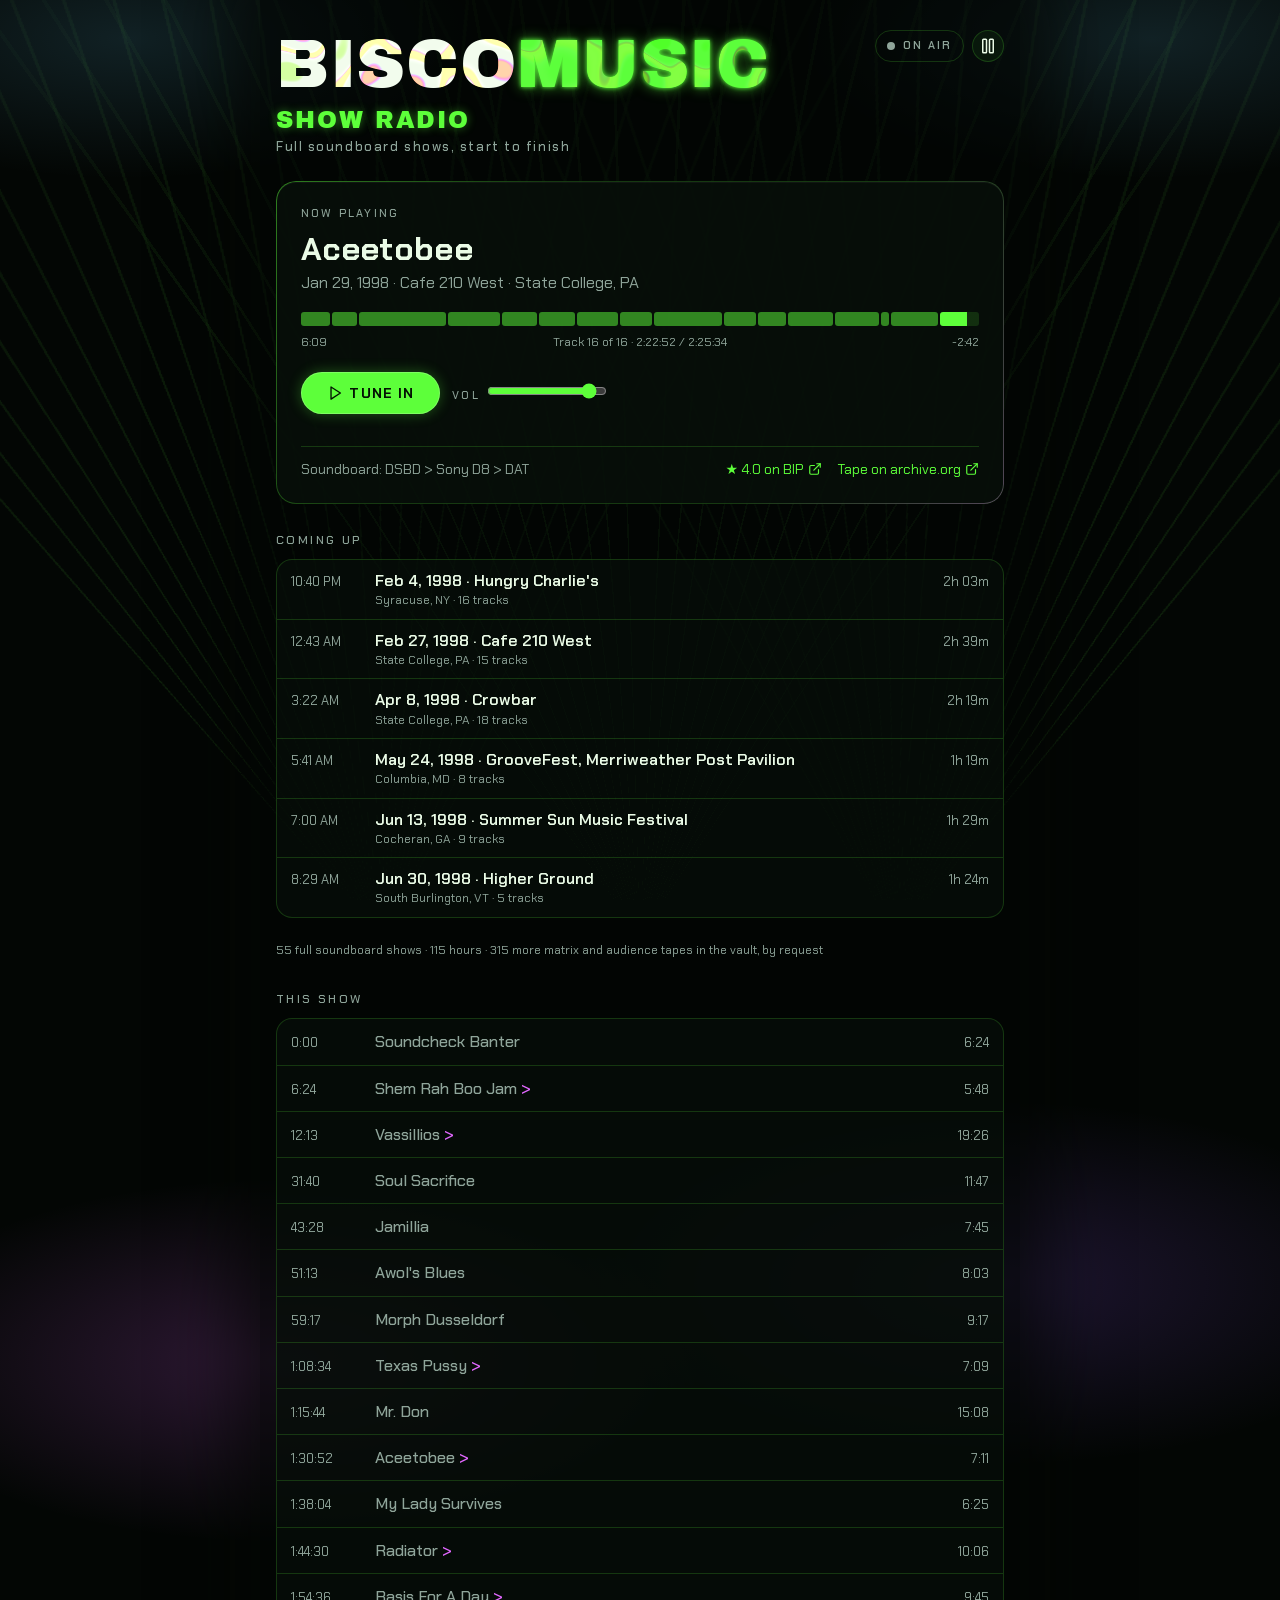
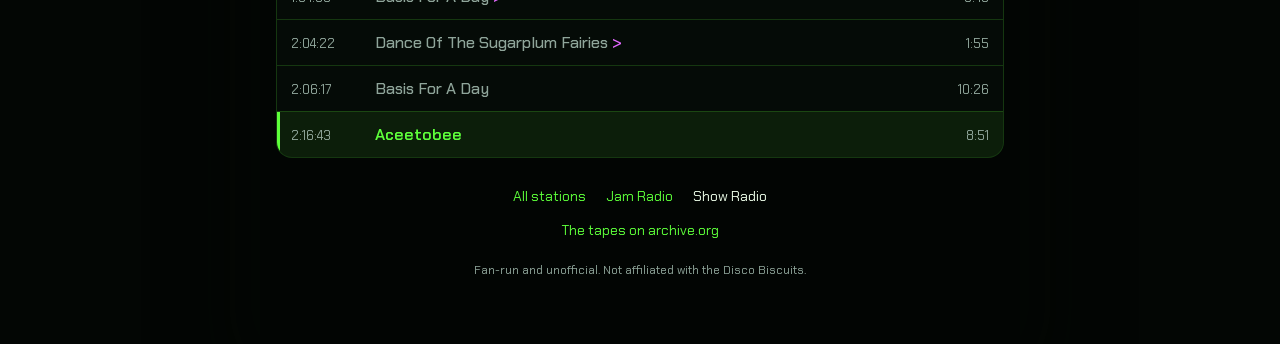
==== commit 4f8ba3cc: "Matching footers on both stations: a row of the stations, then the station's own links Jam Radio's f" ====
--- a/shows/index.html
+++ b/shows/index.html
@@ -118,9 +118,12 @@
     </div>
   </dialog>
 
-  <nav class="foot" aria-label="More">
+  <nav class="foot" aria-label="Stations">
     <a href="https://biscomusic.com/" data-local="/home.html">All stations</a>
     <a href="https://jams.biscomusic.com/" data-local="/">Jam Radio</a>
+    <a href="https://shows.biscomusic.com/" data-local="/shows/" aria-current="page">Show Radio</a>
+  </nav>
+  <nav class="foot" aria-label="More">
     <a href="https://archive.org/details/DiscoBiscuits" target="_blank" rel="noopener">The tapes on archive.org</a>
   </nav>
   <p class="fine">Fan-run and unofficial. Not affiliated with the Disco Biscuits.</p>
--- a/static/app.css
+++ b/static/app.css
@@ -309,6 +309,9 @@
 .foot{display:flex;flex-wrap:wrap;justify-content:center;gap:6px 20px;margin-top:28px;font-size:14px}
 .foot a{color:var(--accent);text-decoration:none;min-height:24px}
 .foot a:hover{text-decoration:underline}
+/* Both stations end the same way: a row of the stations (this one in white), then this station's own links */
+.foot a[aria-current]{color:var(--text)}
+.foot + .foot{margin-top:10px}
 .fine{margin:18px 0 0;text-align:center;font-size:12px;color:var(--dim)}
 .kclip{margin-top:16px;padding:12px 16px 14px;border-radius:16px;border:1px solid rgba(226,104,255,.45);background:linear-gradient(135deg,rgba(226,104,255,.10),rgba(8,30,14,.4));animation:popin .25s ease-out}
 .kclip .fhead .label{color:var(--accent2)}
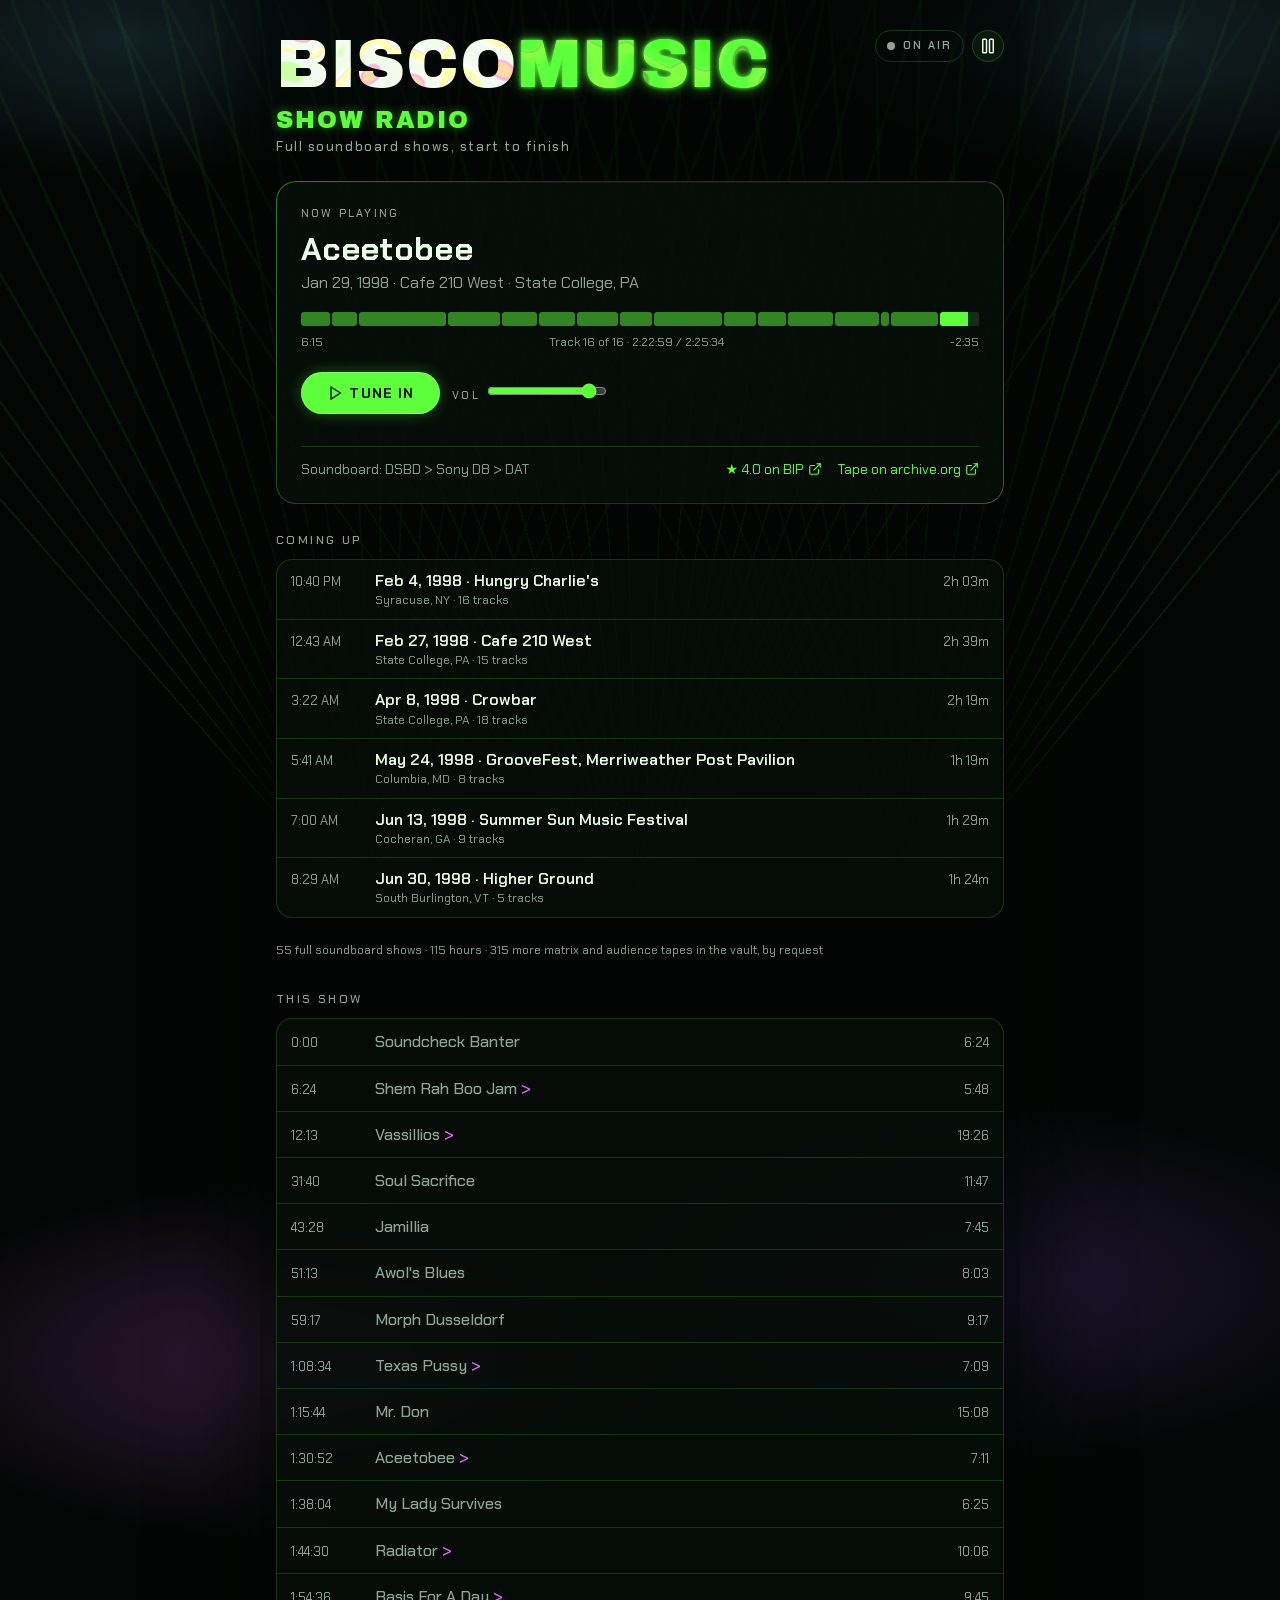
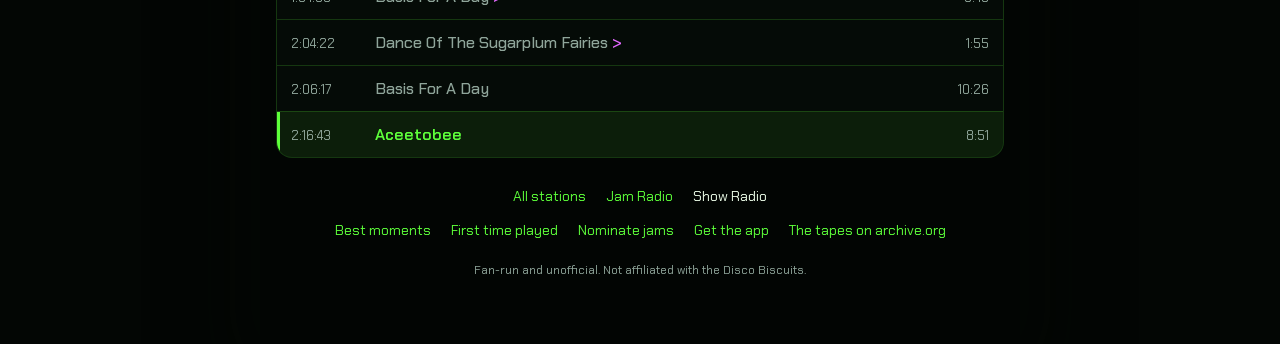
==== commit 80f4d1ff: "Show Radio's footer links to Jam Radio's panels too: best moments, first time played, nominate, the " ====
--- a/shows/index.html
+++ b/shows/index.html
@@ -124,6 +124,10 @@
     <a href="https://shows.biscomusic.com/" data-local="/shows/" aria-current="page">Show Radio</a>
   </nav>
   <nav class="foot" aria-label="More">
+    <a href="https://jams.biscomusic.com/best" data-local="/best">Best moments</a>
+    <a href="https://jams.biscomusic.com/first-played" data-local="/first-played">First time played</a>
+    <a href="https://jams.biscomusic.com/nominate" data-local="/nominate">Nominate jams</a>
+    <a href="https://jams.biscomusic.com/install" data-local="/install">Get the app</a>
     <a href="https://archive.org/details/DiscoBiscuits" target="_blank" rel="noopener">The tapes on archive.org</a>
   </nav>
   <p class="fine">Fan-run and unofficial. Not affiliated with the Disco Biscuits.</p>
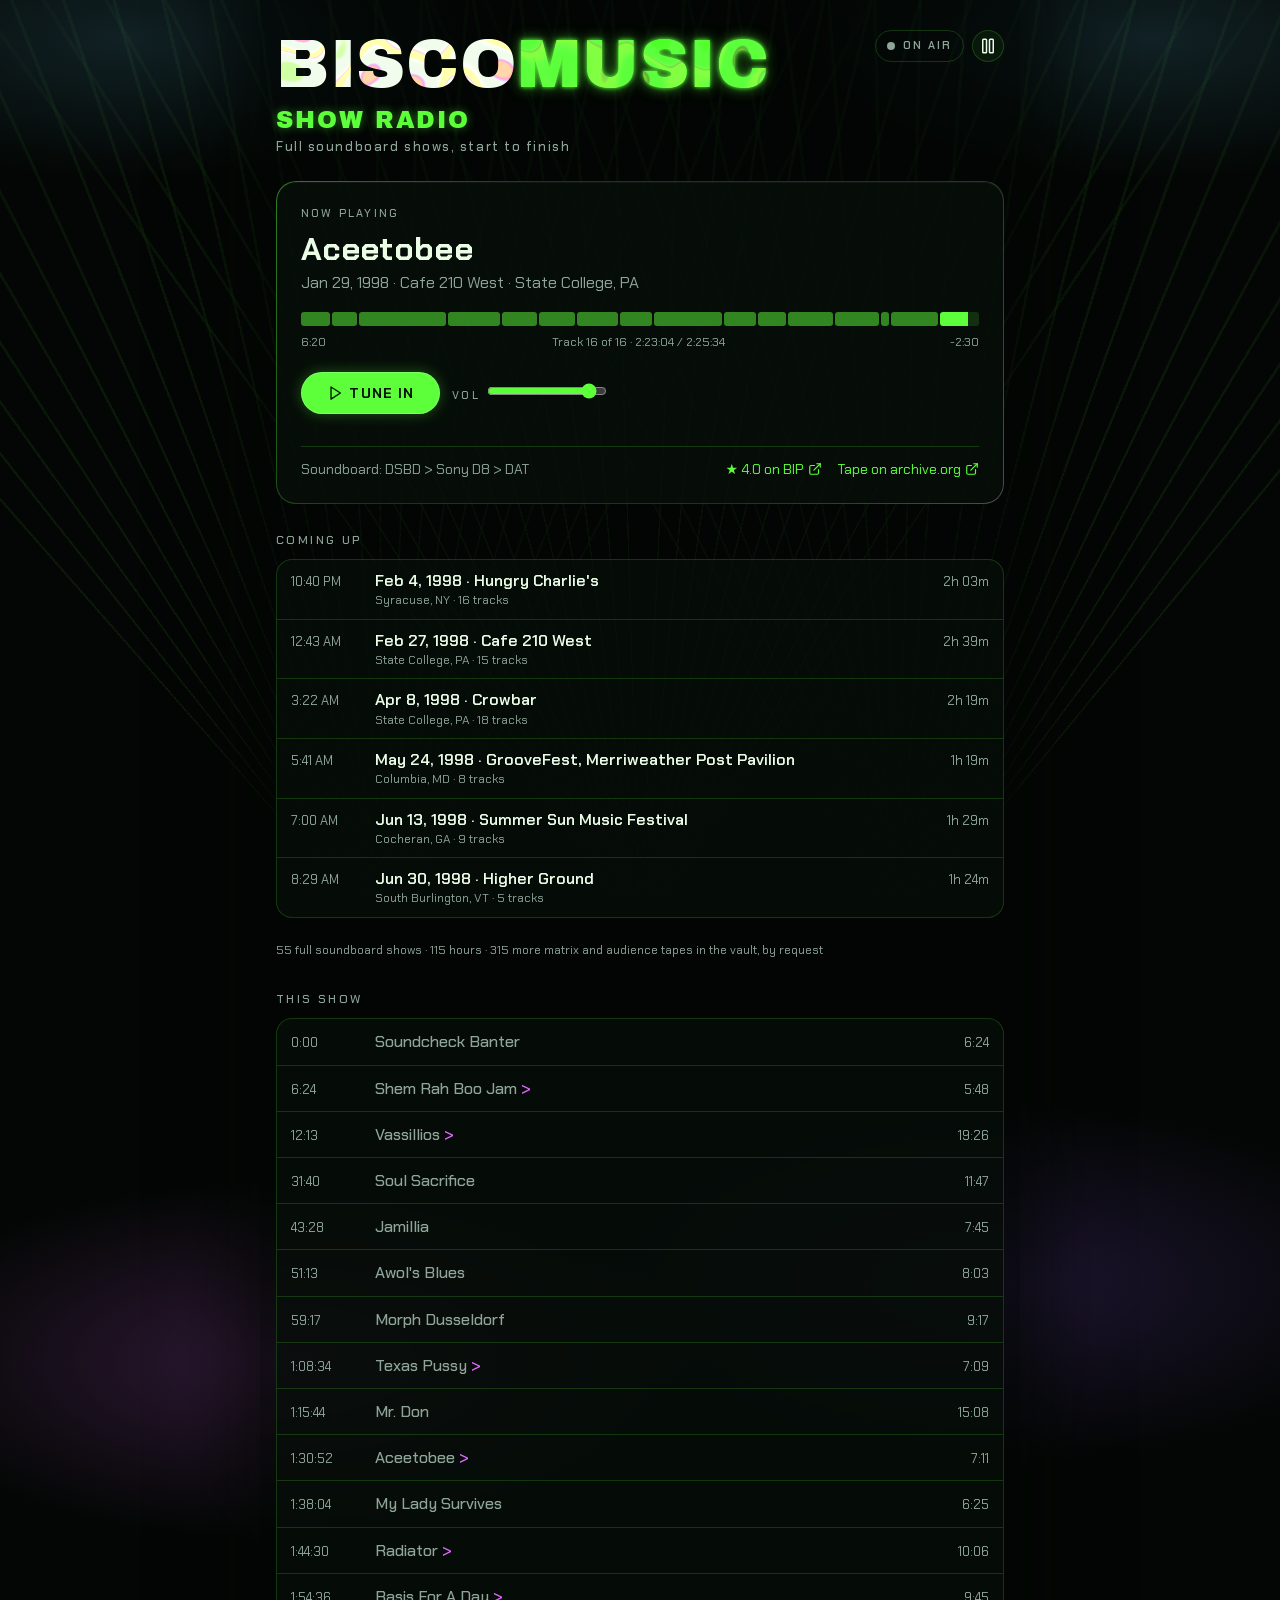
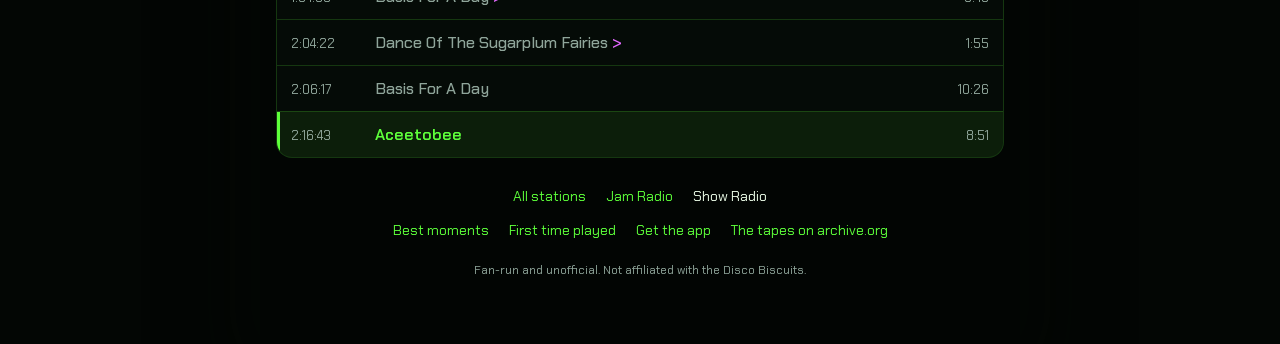
==== commit 9e75b1d2: "Best moments for Show Radio, and First time played at biscomusic.com/first-played Show Radio gets it" ====
--- a/shows/index.html
+++ b/shows/index.html
@@ -118,15 +118,26 @@
     </div>
   </dialog>
 
+  <!-- Best moments (shows.biscomusic.com/best): the most-loved 15 seconds on the station, each with a vote for its show -->
+  <dialog class="sheet" id="best" aria-labelledby="btitle">
+    <div class="sheet-head">
+      <h2 id="btitle">Best moments</h2>
+      <button class="ghost iconbtn" id="bclose" aria-label="Close"><svg class="i" aria-hidden="true"><use href="/static/icons.svg#x"/></svg></button>
+    </div>
+    <div class="sheet-body">
+      <p class="intro">The most-loved and most talked-about 15 seconds on Show Radio. Want to hear one again? Vote for its show to play next.</p>
+      <ol class="best" id="blist"><li><span class="empty">Loading…</span></li></ol>
+    </div>
+  </dialog>
+
   <nav class="foot" aria-label="Stations">
     <a href="https://biscomusic.com/" data-local="/home.html">All stations</a>
     <a href="https://jams.biscomusic.com/" data-local="/">Jam Radio</a>
     <a href="https://shows.biscomusic.com/" data-local="/shows/" aria-current="page">Show Radio</a>
   </nav>
   <nav class="foot" aria-label="More">
-    <a href="https://jams.biscomusic.com/best" data-local="/best">Best moments</a>
-    <a href="https://jams.biscomusic.com/first-played" data-local="/first-played">First time played</a>
-    <a href="https://jams.biscomusic.com/nominate" data-local="/nominate">Nominate jams</a>
+    <a href="/best" id="bopen">Best moments</a>
+    <a href="https://biscomusic.com/first-played" data-local="/first-played">First time played</a>
     <a href="https://jams.biscomusic.com/install" data-local="/install">Get the app</a>
     <a href="https://archive.org/details/DiscoBiscuits" target="_blank" rel="noopener">The tapes on archive.org</a>
   </nav>
--- a/static/shows.css
+++ b/static/shows.css
@@ -27,3 +27,9 @@
 /* This track's timeline (with the comments API): flames above, bars rising where listeners lit it up, comment faces below */
 .timeline{margin:16px 0 2px}
 .timeline .heat{display:block;width:100%;height:28px}
+
+/* Best moments (the #best sheet; its list is the jam radio's .best, in app.css) */
+.sheet .intro{color:var(--dim);margin:4px 0 16px}
+#best .sheet-head .iconbtn{margin-left:auto}
+.best .s .t{color:var(--text);font-weight:600}
+.best .stats{display:flex;gap:6px}
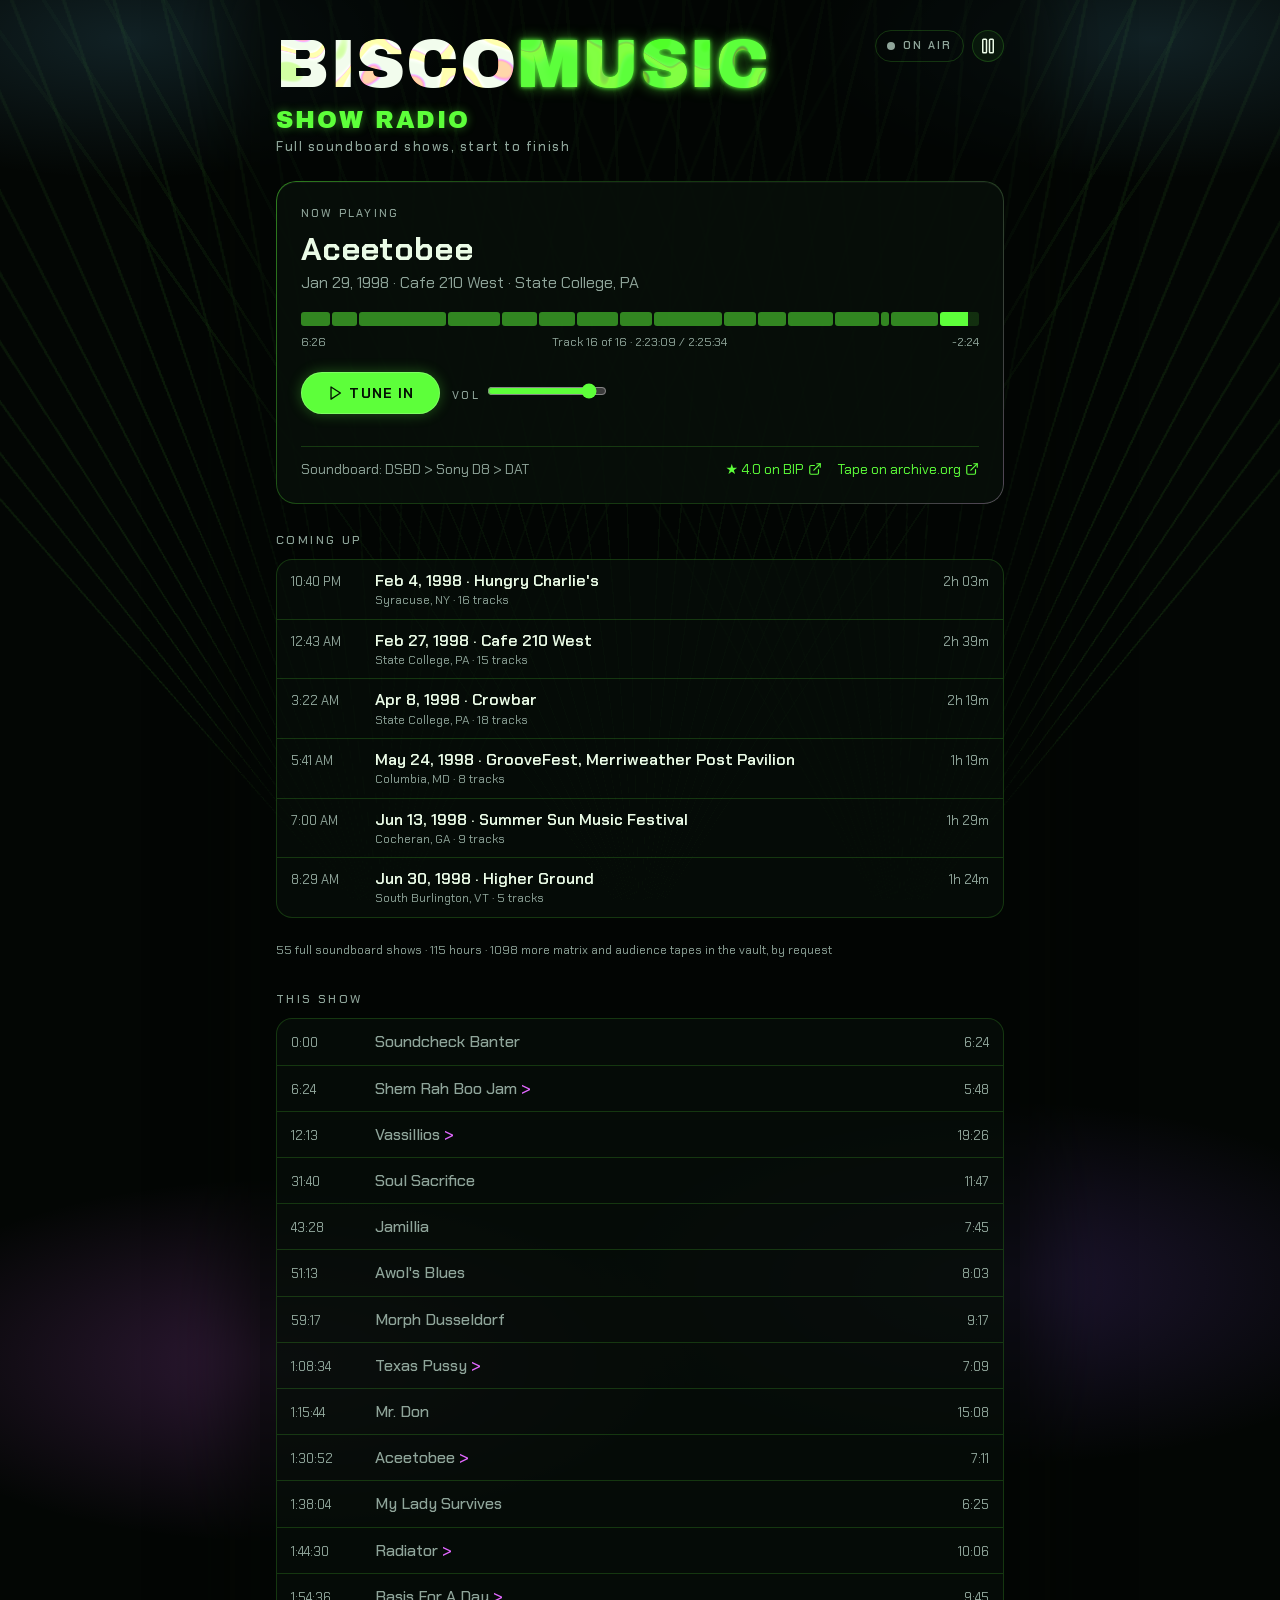
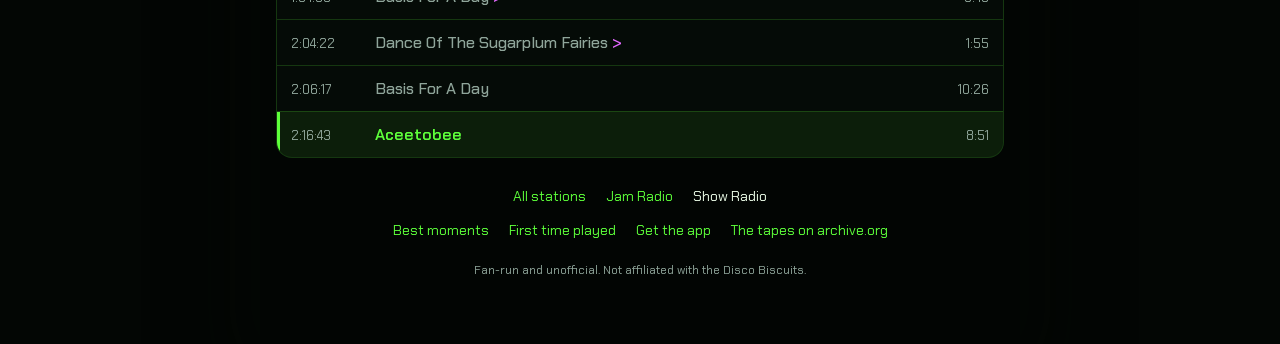
==== commit 0a162892: "Get the app's address is biscomusic.com/install: on to jams, where the app installs, and in place on" ====
--- a/shows/index.html
+++ b/shows/index.html
@@ -138,7 +138,7 @@
   <nav class="foot" aria-label="More">
     <a href="/best" id="bopen">Best moments</a>
     <a href="https://biscomusic.com/first-played" data-local="/first-played">First time played</a>
-    <a href="https://jams.biscomusic.com/install" data-local="/install">Get the app</a>
+    <a href="https://biscomusic.com/install" data-local="/install">Get the app</a>
     <a href="https://archive.org/details/DiscoBiscuits" target="_blank" rel="noopener">The tapes on archive.org</a>
   </nav>
   <p class="fine">Fan-run and unofficial. Not affiliated with the Disco Biscuits.</p>
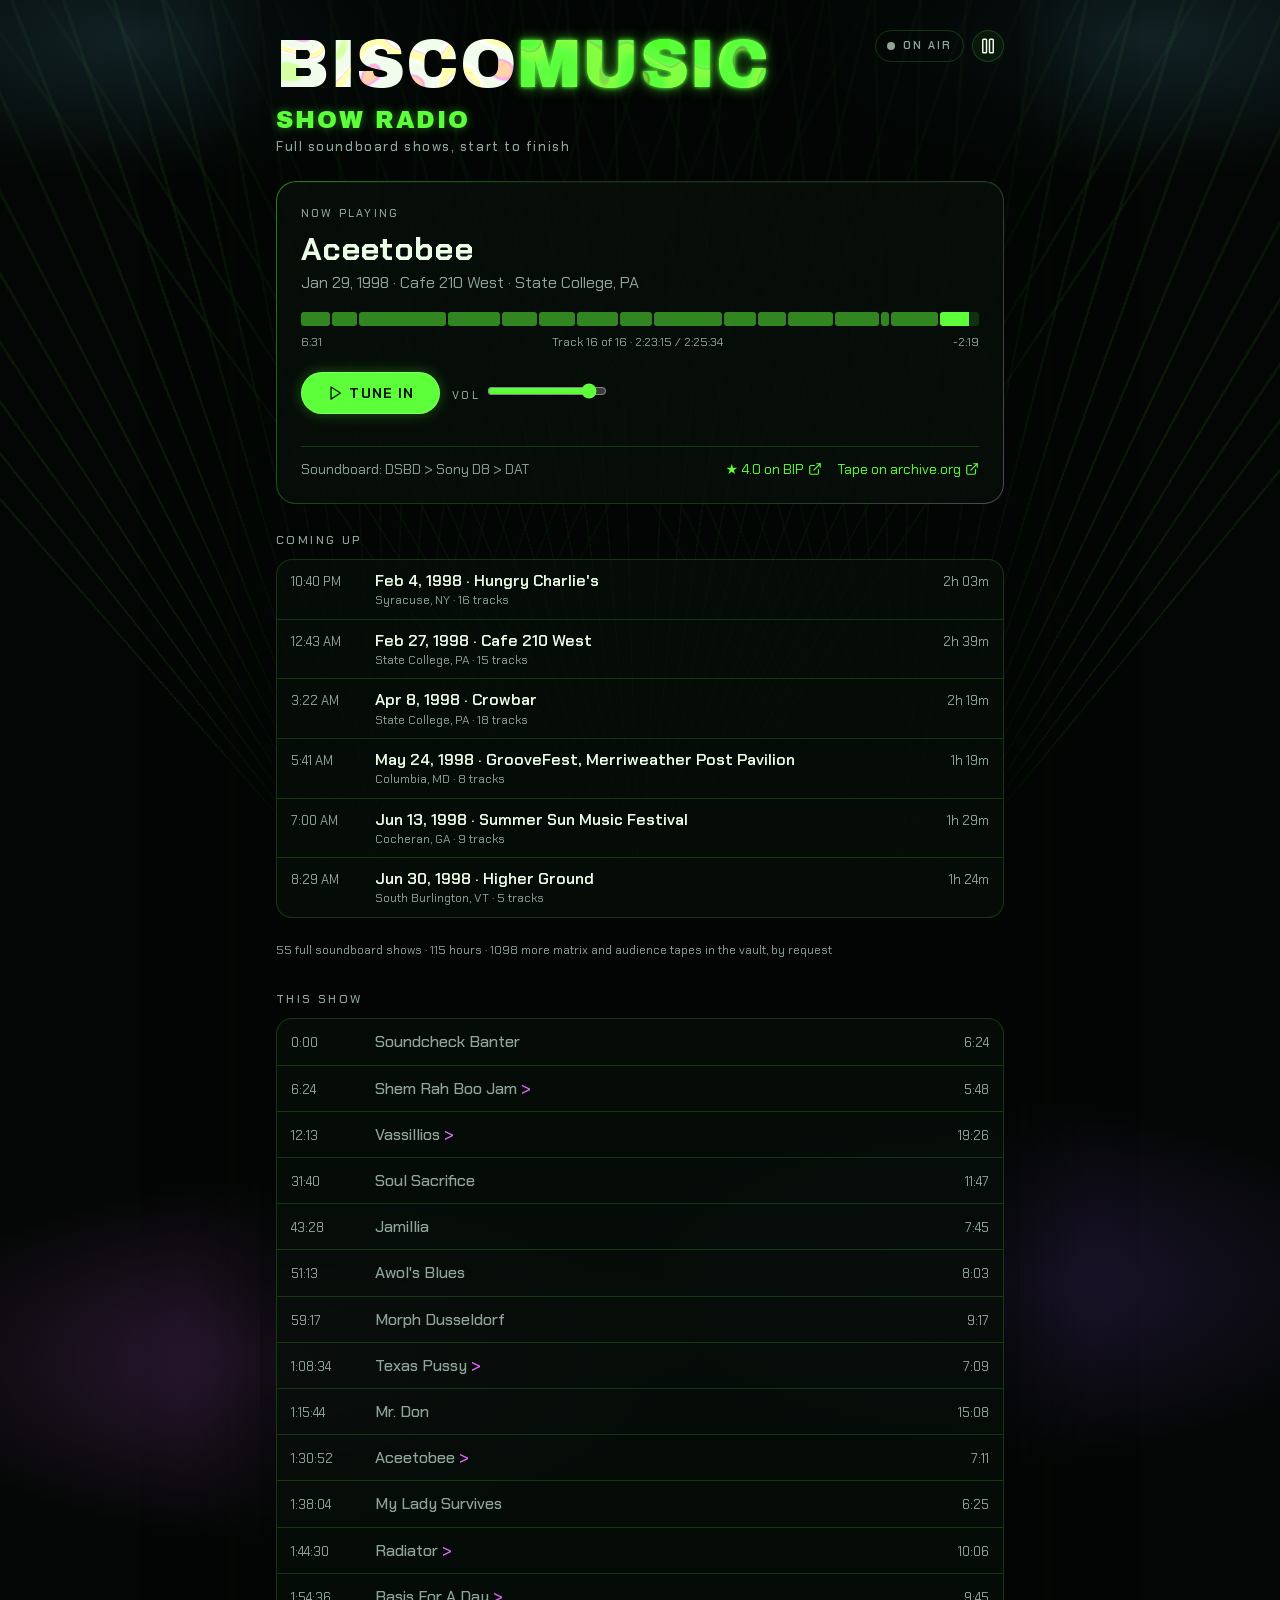
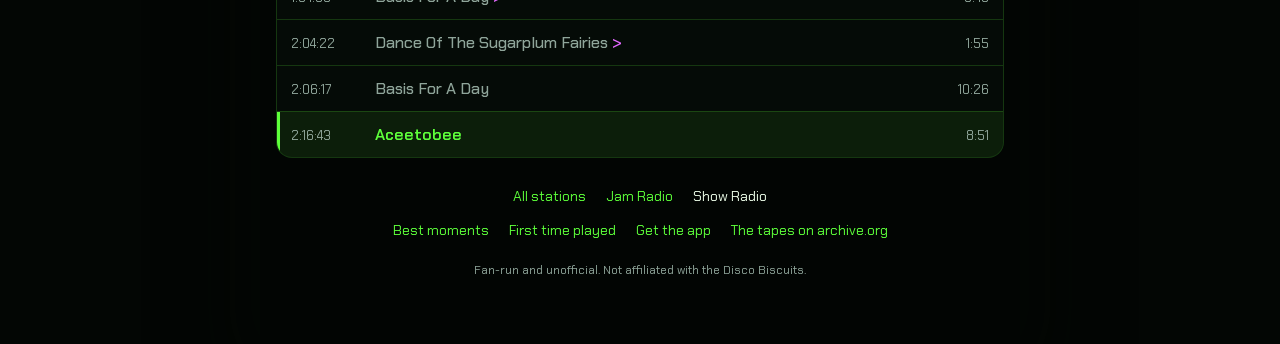
==== commit 34c34b45: "Show Radio keeps playing through First time played and Get the app: they open over it, as on Jam Rad" ====
--- a/shows/index.html
+++ b/shows/index.html
@@ -130,6 +130,10 @@
     </div>
   </dialog>
 
+  <!-- First time played and Get the app (biscomusic.com/first-played, /install): the jam radio's panels, in a frame
+       over this page so the show keeps playing (static/shows.js, "The jam radio's panels") -->
+  <dialog class="away" id="away" aria-label="First time played"><iframe id="awayf" title="First time played"></iframe></dialog>
+
   <nav class="foot" aria-label="Stations">
     <a href="https://biscomusic.com/" data-local="/home.html">All stations</a>
     <a href="https://jams.biscomusic.com/" data-local="/">Jam Radio</a>
--- a/static/app.css
+++ b/static/app.css
@@ -331,12 +331,12 @@
   color:var(--text);background:rgba(255,77,141,.10);border:1px solid rgba(255,77,141,.45)}
 .offline .i{color:var(--live);width:18px;height:18px}
 
-/* Panels (index.html, "Panels"): the dialog covers the viewport with the card in the middle and the player
-   strip along the bottom, so the radio stays in reach. Install and Best moments are sheet-sized; Nominate
-   and First time played (.wide) take nearly the whole screen. Phones get a bottom sheet over the strip. */
-dialog.panel{position:fixed;inset:0;width:100%;height:100%;max-width:none;max-height:none;margin:0;padding:16px 0 0;border:0;
+/* Panels (index.html, "Panels"): the dialog covers the viewport with the card in the middle. Install and
+   Best moments are sheet-sized; Nominate and First time played (.wide) take nearly the whole screen.
+   Phones get a bottom sheet. */
+dialog.panel{position:fixed;inset:0;width:100%;height:100%;max-width:none;max-height:none;margin:0;padding:16px 0;border:0;
   background:none;color:var(--text);overflow:hidden}
-dialog.panel[open]{display:flex;flex-direction:column;gap:16px}
+dialog.panel[open]{display:flex;flex-direction:column}
 dialog.panel::backdrop{background:rgba(1,3,2,.72);backdrop-filter:blur(3px)}
 .pcard{display:flex;flex-direction:column;min-height:0;width:min(680px,calc(100% - 32px));max-height:820px;margin:auto;
   background:var(--card-solid);border:1px solid var(--line);border-radius:22px;overflow:hidden;
@@ -346,24 +346,17 @@
 .pcard .sheet-head .iconbtn{margin-left:auto}
 .panel .sheet-body{flex:1;min-height:0}
 .panel .intro{color:var(--dim);margin:4px 0 16px}
-.panel .toast{bottom:88px}
-.strip{flex:none;position:relative;background:rgba(8,16,10,.96);border-top:1px solid var(--line)}
-.xbar{position:absolute;left:0;right:0;top:-1px;height:2px}
-.xbar i{display:block;width:0;height:100%;background:var(--accent)}
-.xin{max-width:1000px;margin:0 auto;padding:10px 16px calc(10px + env(safe-area-inset-bottom));display:flex;align-items:center;gap:12px}
-.xnow{flex:1;min-width:0;display:flex;flex-direction:column}
-.xsong{font-weight:600;white-space:nowrap;overflow:hidden;text-overflow:ellipsis}
-.xnow small{color:var(--dim);font-size:12px;white-space:nowrap;overflow:hidden;text-overflow:ellipsis}
-#xseek{flex:1 1 200px;min-width:0;width:auto;accent-color:var(--accent2)}
-.strip button.stop{padding:10px 16px;font-size:12px}
 @media(max-width:480px){
-  dialog.panel,dialog.panel[open]{padding-top:12px;gap:0}
-  .pcard,.panel.wide .pcard{width:100%;max-height:none;margin:auto 0 0;border-radius:22px 22px 0 0;border-bottom:0;animation:sheetup .25s ease-out}
+  dialog.panel{padding:12px 0 0}
+  .pcard,.panel.wide .pcard{width:100%;max-height:none;margin:auto 0 0;border-radius:22px 22px 0 0;border-bottom:0;
+    padding-bottom:env(safe-area-inset-bottom);animation:sheetup .25s ease-out}
   .panel.wide .pcard{margin-top:0}
-  .strip .live{display:none}
-  .xin{flex-wrap:wrap}
-  #xseek{order:5;flex-basis:100%}
 }
+
+/* A panel in Show Radio's frame (index.html, EMBED): just the panel; Show Radio draws the backdrop */
+html.embed,html.embed body{background:none}
+html.embed main,html.embed .lasers{display:none}
+html.embed dialog.panel::backdrop{background:none;backdrop-filter:none}
 
 /* Best moments (static/best.js) */
 .best li{grid-template-columns:44px 1fr auto;align-items:start;padding:14px}
@@ -406,6 +399,8 @@
 .r-install .chips{padding:0 0 16px;flex-wrap:wrap}
 .r-install .done{color:var(--accent);margin:0 0 16px;display:flex;align-items:center;gap:10px}
 .r-install .done .i{width:20px;height:20px}
+.r-install #i-frame{color:var(--dim);font-size:14px;margin:0 0 16px}
+.r-install #i-frame a{color:var(--accent);text-decoration:none}
 .r-install .how h3{display:flex;align-items:center;gap:10px;font-size:15px;font-weight:600;margin:22px 0 10px}
 .r-install .how h3 .you{font-size:10px;font-weight:600;letter-spacing:.12em;text-transform:uppercase;color:#031203;background:var(--accent);padding:3px 8px;border-radius:999px}
 .r-install .how .tip{color:var(--dim);font-size:14px;margin:10px 0 0}
--- a/static/shows.css
+++ b/static/shows.css
@@ -1,4 +1,10 @@
 /* Show Radio (shows/index.html), on top of app.css */
+
+/* The jam radio's panels (First time played, Get the app) in a frame over the page: the frame draws only the
+   panel, so this backdrop is the one you see */
+dialog.away{position:fixed;inset:0;width:100%;height:100%;max-width:none;max-height:none;margin:0;padding:0;border:0;background:none}
+dialog.away::backdrop{background:rgba(1,3,2,.72);backdrop-filter:blur(3px)}
+dialog.away iframe{display:block;width:100%;height:100%;border:0;background:none}
 
 /* The show's timeline: one segment per track, as long as the track; played ones lit, the current one filling */
 .showbar{display:flex;gap:2px;height:14px;margin:18px 0 8px}
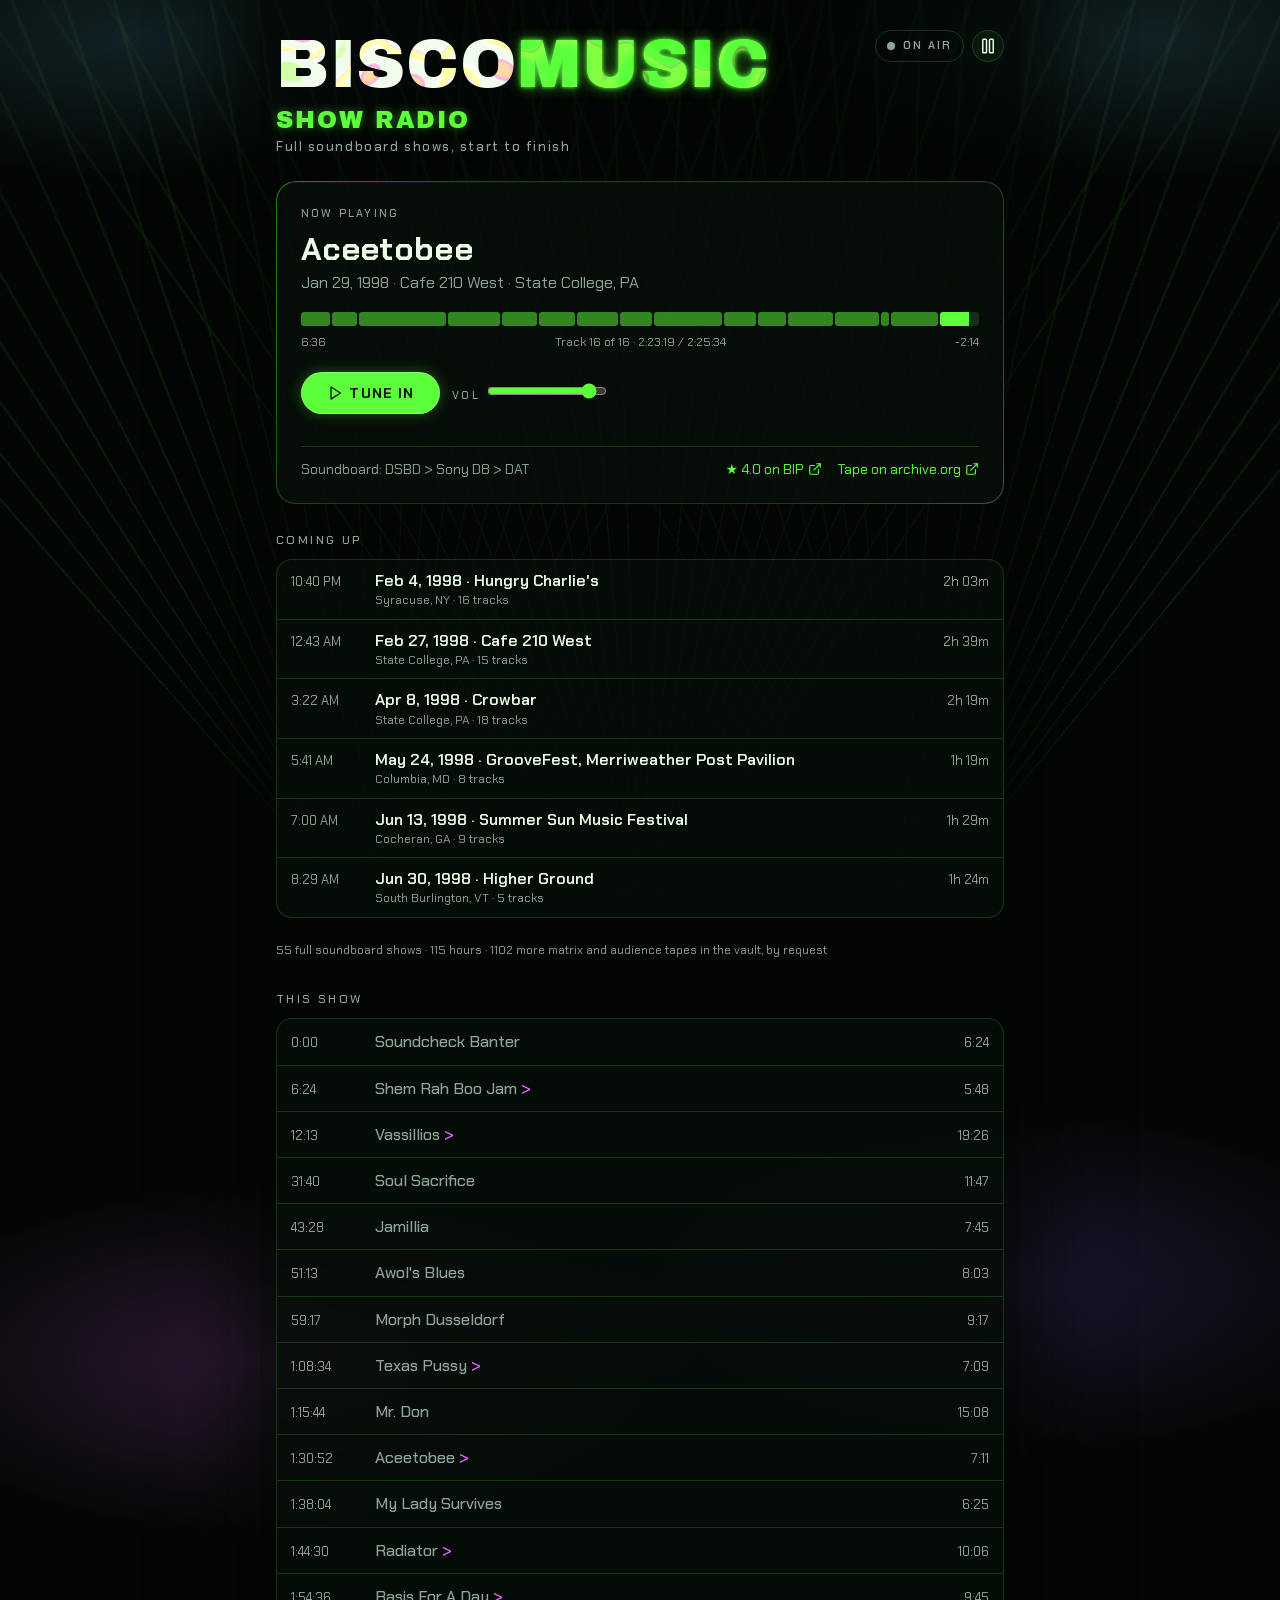
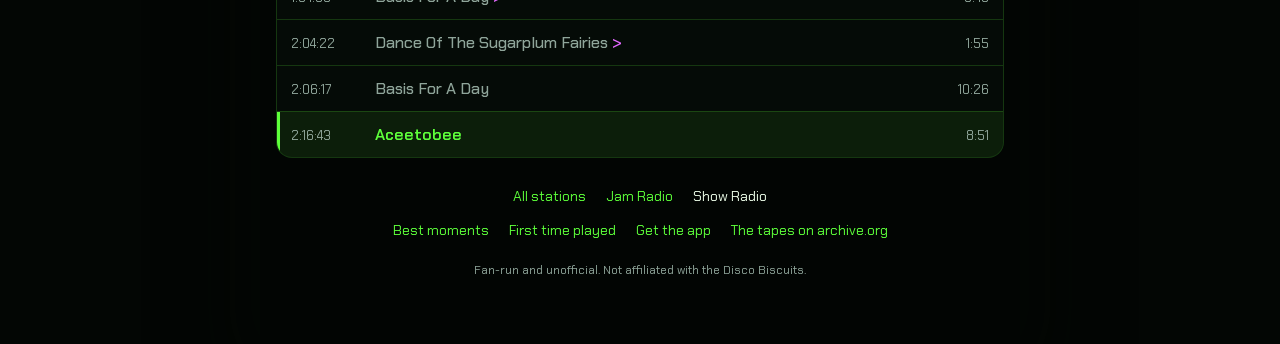
==== commit de8711e5: "Show Radio gets Jam Radio's engagement features: every flame shows, Lately, quick tags, the nudge, l" ====
--- a/shows/index.html
+++ b/shows/index.html
@@ -53,11 +53,21 @@
     <div class="controls">
       <button id="tune" aria-label="Tune in" aria-keyshortcuts="Space" disabled><svg class="i" aria-hidden="true"><use href="/static/icons.svg#play"/></svg><span>Tune in</span></button>
       <label class="label vol">Vol <input type="range" id="vol" min="0" max="1" step="0.01" value="0.9"></label>
-      <button class="ghost fire" id="fire" hidden title="This part rules" aria-label="React with fire"><svg class="i" aria-hidden="true"><use href="/static/icons.svg#flame"/></svg></button>
+      <button class="ghost fire" id="fire" hidden title="This part rules" aria-label="React with fire"><svg class="i" aria-hidden="true"><use href="/static/icons.svg#flame"/></svg><b class="fcount" id="fcount"></b></button>
       <button class="ghost" id="cbtn" hidden aria-label="Comment on this moment"><svg class="i" aria-hidden="true"><use href="/static/icons.svg#message-circle"/></svg><span class="wide">Comment</span></button>
       <div class="eq" id="eq"><b></b><b></b><b></b><b></b></div>
     </div>
+    <div class="tags" id="tags" role="group" aria-label="Quick comments" hidden>
+      <button class="chipbtn" data-tag="Peak!">Peak!</button>
+      <button class="chipbtn" data-tag="Segue!">Segue!</button>
+      <button class="chipbtn" data-tag="Bliss">Bliss</button>
+      <button class="chipbtn" data-tag="Dark">Dark</button>
+      <button class="chipbtn" data-tag="Dance party">Dance party</button>
+    </div>
+    <div id="tts"></div>
+    <div class="nudge" id="nudge" hidden><span id="ntext"></span><button class="ghost" id="nbtn"><svg class="i" aria-hidden="true"><use href="/static/icons.svg#message-circle"/></svg><span>Say what happened</span></button><button class="ghost iconbtn" id="nx" aria-label="Not now"><svg class="i" aria-hidden="true"><use href="/static/icons.svg#x"/></svg></button></div>
     <div class="pops" id="pops" aria-live="polite"></div>
+    <p class="sr" id="flive" aria-live="polite"></p>
     <p class="status" id="status" role="status" hidden>archive.org isn’t sending this tape right now. Trying again…</p>
     <p class="about" id="about" hidden><span id="source"></span> <span class="links"><a id="bip" href="https://discobiscuits.net" target="_blank" rel="noopener"></a><a id="tape" href="https://archive.org/details/DiscoBiscuits" target="_blank" rel="noopener">Tape on archive.org <svg class="i" aria-hidden="true"><use href="/static/icons.svg#external-link"/></svg></a></span></p>
   </section>
@@ -78,6 +88,11 @@
   <section id="talk" aria-labelledby="ktitle" hidden>
     <h2 id="ktitle">Moments in this track</h2>
     <ol class="cl" id="clist"></ol>
+  </section>
+
+  <section class="lately" id="lately" aria-labelledby="ltitle" hidden>
+    <h2 id="ltitle">Lately on the station</h2>
+    <ol class="cl withvote" id="llist"></ol>
   </section>
 
   <!-- Up next: with voting, the next slot's contenders (vote rows) and then the schedule; without, the clock's next shows -->
--- a/static/app.css
+++ b/static/app.css
@@ -85,6 +85,8 @@
 .oil-canvas{position:absolute;pointer-events:none}
 .jam{color:var(--accent2);font-weight:600}
 .show{color:var(--dim)}
+.show a{color:inherit;text-decoration:underline;text-decoration-color:var(--line);text-underline-offset:3px}
+.show a:hover{color:var(--text)}
 
 .times{display:flex;justify-content:space-between;font-size:12px;color:var(--dim);font-variant-numeric:tabular-nums}
 
@@ -537,3 +539,42 @@
   .fp .eras li{grid-template-columns:1fr auto;grid-template-areas:"s d" "t t";row-gap:4px}
   .fp .eras .s{grid-area:s}.fp .eras .t{grid-area:t}.fp .eras .d{grid-area:d}
 }
+
+/* Fire: the track's flame count on the button, lit while you're in a slice you lit */
+button.fire .fcount{font-size:13px;font-weight:600;font-variant-numeric:tabular-nums;margin-left:6px;color:#ffb46b}
+button.fire .fcount:empty{display:none}
+button.fire.lit{border-color:rgba(255,157,58,.7);background:rgba(255,140,40,.14);box-shadow:0 0 14px rgba(255,140,40,.35)}
+.fmark b:empty{display:none}
+
+/* A track's flames and comments, next to its name in Up next and the request sheet */
+.bdgs{display:inline}
+.bdg{display:inline-flex;gap:8px;margin-left:8px;font-size:12px;font-weight:500;color:var(--dim);font-variant-numeric:tabular-nums;vertical-align:1px}
+.bdg>span{display:inline-flex;align-items:center;gap:3px}
+.bdg .i{width:12px;height:12px}
+.bdg>span:first-of-type .i{color:#ff9d3a}
+
+/* Lately on the station: the newest comments and flames on any track */
+.lately li{display:block;padding:0}
+.lrow{display:grid;grid-template-columns:22px 1fr;gap:10px;align-items:baseline;padding:11px 14px;color:var(--text);text-decoration:none}
+.lrow:hover{background:rgba(226,104,255,.06)}
+.lrow:focus-visible{outline:2px solid var(--accent);outline-offset:-2px}
+.lrow .i{width:16px;height:16px;align-self:center}
+.lrow .i.is-flame{color:#ff9d3a;filter:drop-shadow(0 0 6px rgba(255,140,40,.55))}
+.lrow .i.is-comment{color:var(--accent2)}
+.lrow .s{font-weight:400;overflow-wrap:anywhere}
+
+/* Quick tags: one tap posts a short comment at this moment */
+.tags{display:flex;flex-wrap:wrap;gap:8px;margin-top:14px}
+.tags .chipbtn{min-height:36px;padding:6px 12px;background:rgba(226,104,255,.06);border-color:rgba(226,104,255,.3)}
+.tags .chipbtn:hover{border-color:var(--accent2)}
+.tags[aria-busy=true] .chipbtn{opacity:.5;pointer-events:none}
+#tts:empty{display:none}
+#tts{margin-top:10px}
+
+/* The nudge: "You lit up 7:32. Say what happened?" for listeners already reacting */
+.nudge{display:flex;align-items:center;gap:10px;flex-wrap:wrap;margin-top:14px;padding:10px 12px;border-radius:14px;
+  background:linear-gradient(90deg,rgba(255,140,40,.12),rgba(226,104,255,.08));border:1px solid rgba(255,157,58,.35);font-size:14px;animation:popin .35s ease-out}
+.nudge #ntext{flex:1;min-width:12em}
+.nudge #nbtn{padding:8px 14px;font-size:13px}
+.nudge #nbtn .i{color:var(--accent2)}
+.nudge #nx{padding:8px;min-width:36px}
--- a/static/shows.css
+++ b/static/shows.css
@@ -39,3 +39,10 @@
 #best .sheet-head .iconbtn{margin-left:auto}
 .best .s .t{color:var(--text);font-weight:600}
 .best .stats{display:flex;gap:6px}
+
+/* Lately on the station: each moment with when its show is on, or a vote for it (as in Best moments) */
+.lately .withvote li{display:grid;grid-template-columns:1fr auto;align-items:center;gap:8px;padding-right:14px}
+.lately .when{font-size:12px;color:var(--accent);text-align:right;font-variant-numeric:tabular-nums;white-space:nowrap}
+.lately .when.now{color:var(--live)}
+.lately .when .vbtn{min-width:84px}
+@media(max-width:480px){.lately .withvote li{grid-template-columns:1fr;gap:0;padding-right:0}.lately .when{padding:0 14px 10px 46px;text-align:left}}
